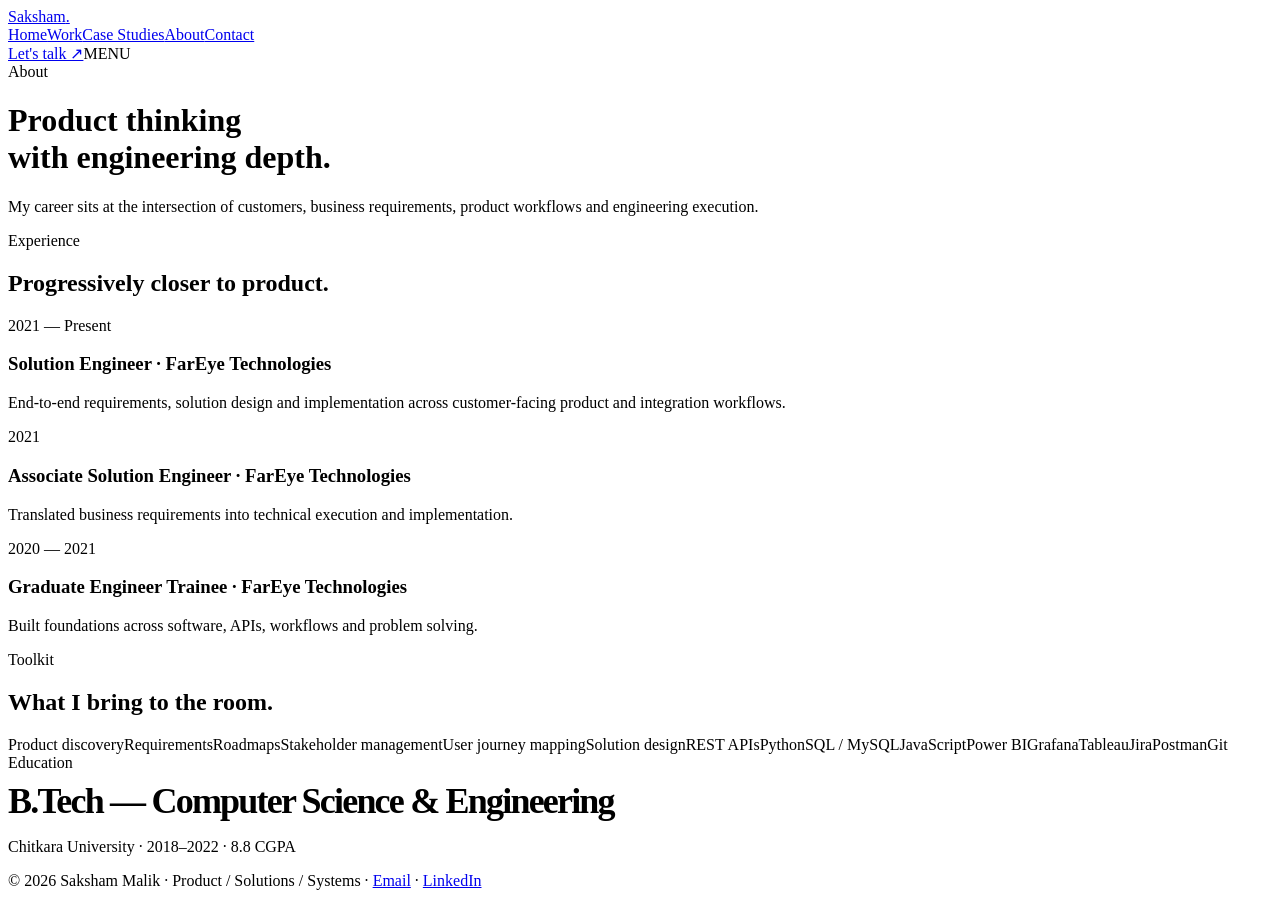
==== about.html @ ae278ec6 "Add files via upload" ====
<!doctype html><html lang="en"><head><meta charset="utf-8"><meta name="viewport" content="width=device-width,initial-scale=1"><meta name="description" content="Saksham Malik — Product / Solutions / Systems portfolio"><title>About · Saksham Malik</title><link rel="stylesheet" href="assets/styles.css"></head><body><div class="progress"></div><nav><div class="wrap nav"><a class="brand" href="index.html">Saksham<span>.</span></a><div class="navlinks"><a href="index.html">Home</a><a href="work.html">Work</a><a href="case-study-01.html">Case Studies</a><a href="about.html">About</a><a href="contact.html">Contact</a></div><a class="navcta" href="contact.html">Let's talk ↗</a><span class="mobile">MENU</span></div></nav>
<main>
<header class="wrap pagehero reveal"><div class="eyebrow">About</div><h1>Product thinking<br>with engineering depth.</h1><p class="lead">My career sits at the intersection of customers, business requirements, product workflows and engineering execution.</p></header>
<section><div class="wrap"><div class="sectionhead"><div><div class="eyebrow">Experience</div><h2>Progressively closer to product.</h2></div></div>
<div class="timeline reveal"><div class="year">2021 — Present</div><div class="role"><h3>Solution Engineer · FarEye Technologies</h3><p>End-to-end requirements, solution design and implementation across customer-facing product and integration workflows.</p></div><div class="year">2021</div><div class="role"><h3>Associate Solution Engineer · FarEye Technologies</h3><p>Translated business requirements into technical execution and implementation.</p></div><div class="year">2020 — 2021</div><div class="role"><h3>Graduate Engineer Trainee · FarEye Technologies</h3><p>Built foundations across software, APIs, workflows and problem solving.</p></div></div></div></section>
<section><div class="wrap"><div class="sectionhead"><div><div class="eyebrow">Toolkit</div><h2>What I bring to the room.</h2></div></div><div class="skills reveal"><span class="skill">Product discovery</span><span class="skill">Requirements</span><span class="skill">Roadmaps</span><span class="skill">Stakeholder management</span><span class="skill">User journey mapping</span><span class="skill">Solution design</span><span class="skill">REST APIs</span><span class="skill">Python</span><span class="skill">SQL / MySQL</span><span class="skill">JavaScript</span><span class="skill">Power BI</span><span class="skill">Grafana</span><span class="skill">Tableau</span><span class="skill">Jira</span><span class="skill">Postman</span><span class="skill">Git</span></div></div></section>
<section><div class="wrap"><div class="card reveal"><div class="eyebrow">Education</div><h2 style="font-size:36px;letter-spacing:-.05em;margin:8px 0">B.Tech — Computer Science & Engineering</h2><p class="muted">Chitkara University · 2018–2022 · 8.8 CGPA</p></div></div></section>
</main>
<footer><div class="wrap">© 2026 Saksham Malik · Product / Solutions / Systems · <a href="mailto:sakshammalik0069@gmail.com">Email</a> · <a href="https://www.linkedin.com/in/sakshammalik99/" target="_blank">LinkedIn</a></div></footer><script src="assets/app.js"></script></body></html>
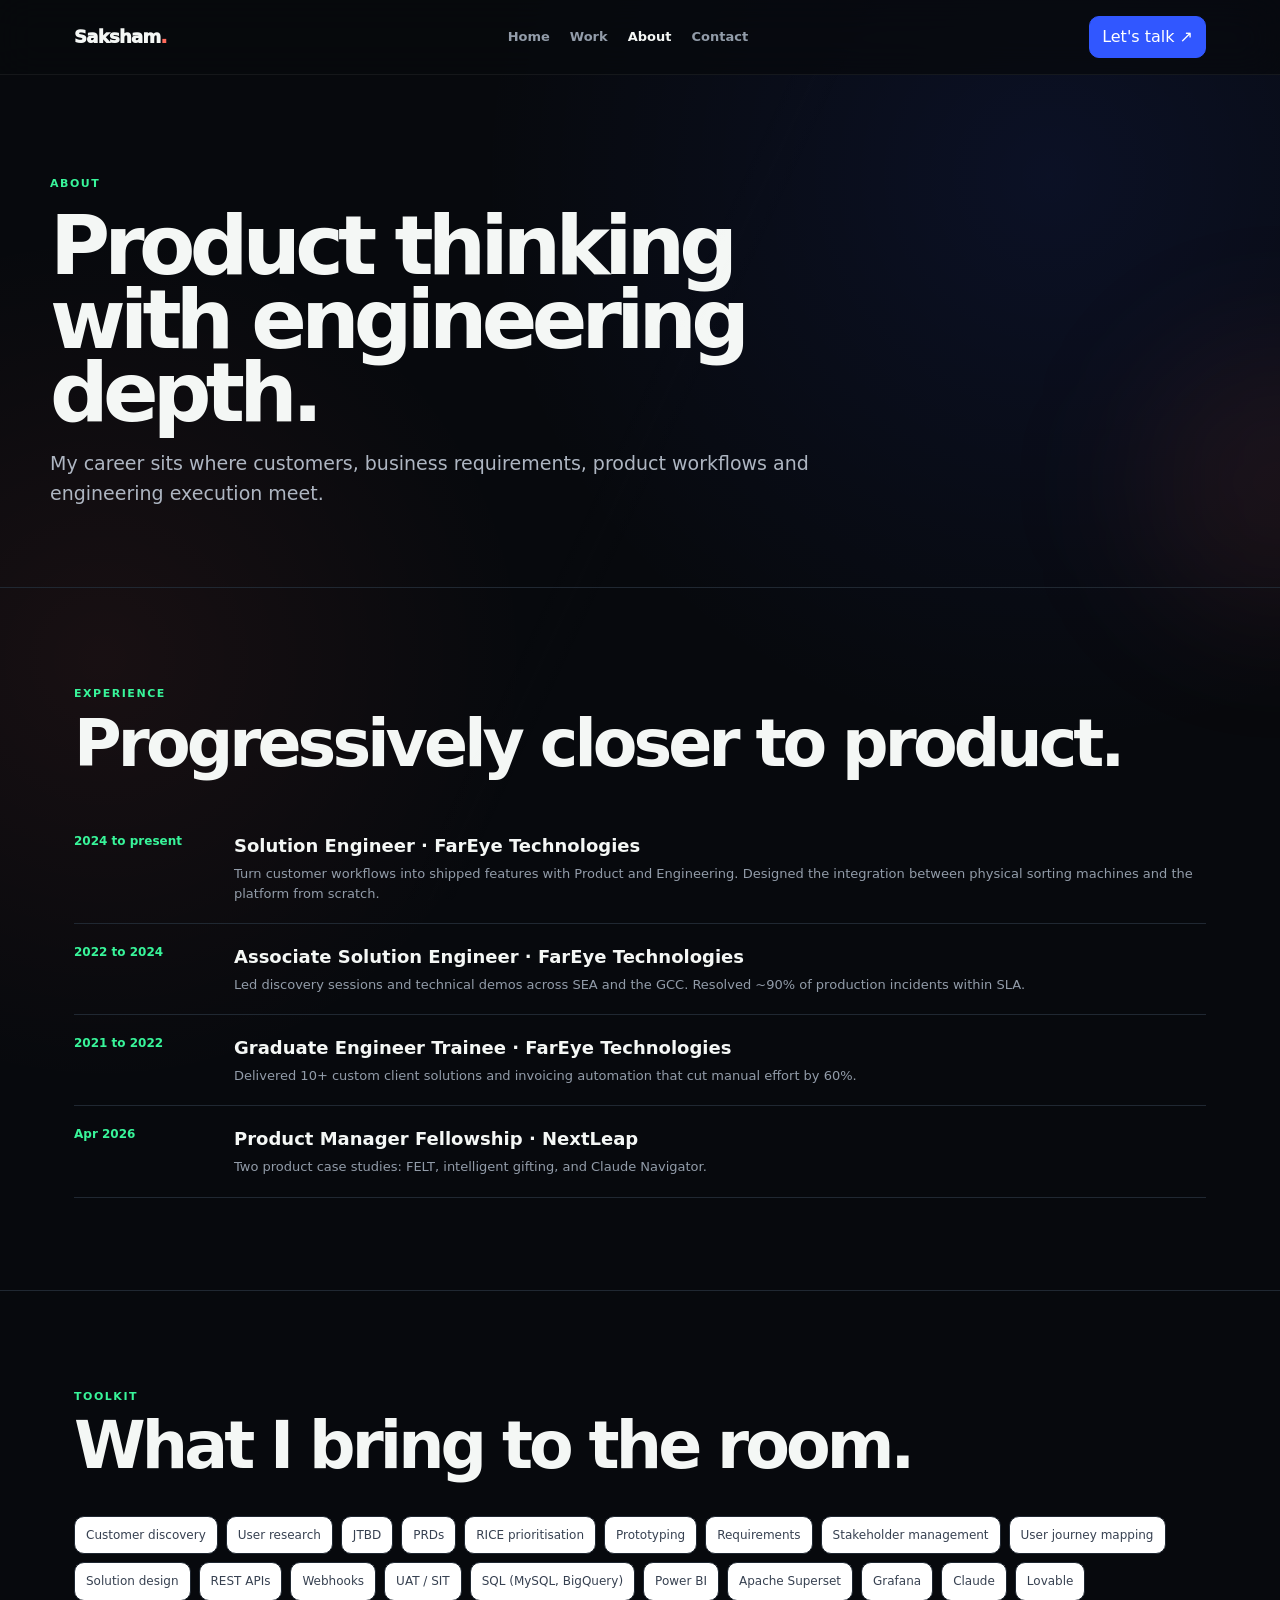
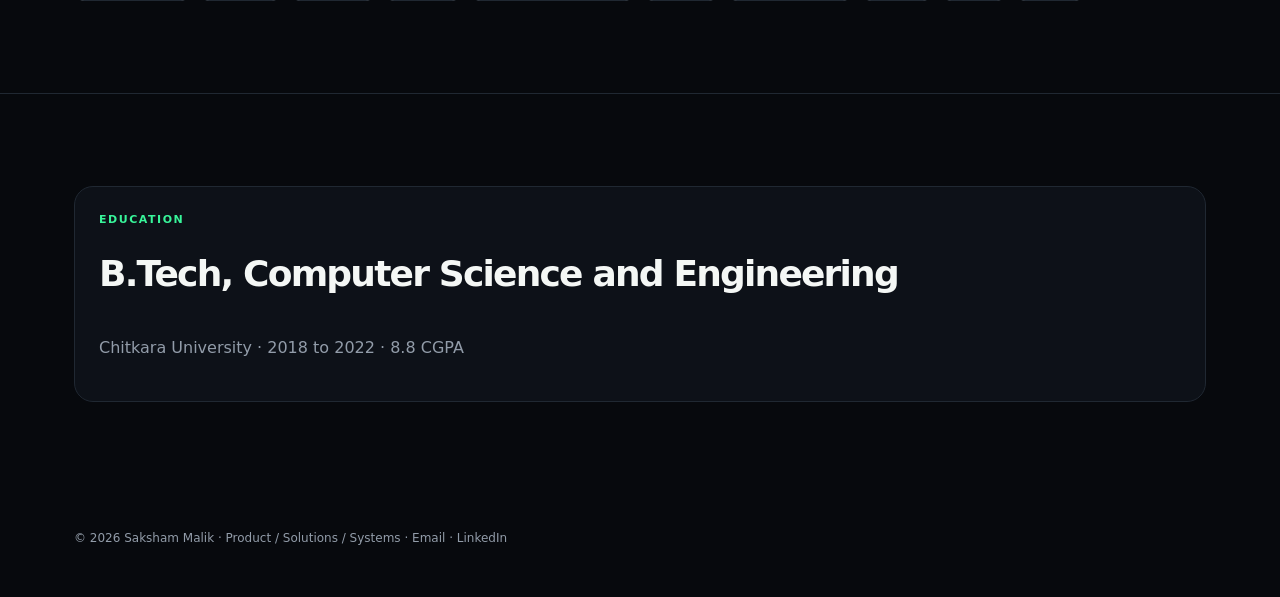
==== commit 5548a935: "Portfolio fixes: FarEye case study, corrected dates and email, missing images, mobile menu, contrast" ====
--- a/about.html
+++ b/about.html
@@ -1,9 +1,9 @@
-<!doctype html><html lang="en"><head><meta charset="utf-8"><meta name="viewport" content="width=device-width,initial-scale=1"><meta name="description" content="Saksham Malik — Product / Solutions / Systems portfolio"><title>About · Saksham Malik</title><link rel="stylesheet" href="assets/styles.css"></head><body><div class="progress"></div><nav><div class="wrap nav"><a class="brand" href="index.html">Saksham<span>.</span></a><div class="navlinks"><a href="index.html">Home</a><a href="work.html">Work</a><a href="case-study-01.html">Case Studies</a><a href="about.html">About</a><a href="contact.html">Contact</a></div><a class="navcta" href="contact.html">Let's talk ↗</a><span class="mobile">MENU</span></div></nav>
+<!doctype html><html lang="en"><head><meta charset="utf-8"><meta name="viewport" content="width=device-width,initial-scale=1"><meta name="description" content="About Saksham Malik, Solution Engineer at FarEye moving into Product Management"><title>About · Saksham Malik</title><link rel="stylesheet" href="assets/styles.css"></head><body><div class="progress"></div><nav><div class="wrap nav"><a class="brand" href="index.html">Saksham<span>.</span></a><div class="navlinks" id="navlinks"><a href="index.html">Home</a><a href="work.html">Work</a><a href="about.html">About</a><a href="contact.html">Contact</a></div><a class="navcta" href="contact.html">Let's talk ↗</a><button class="mobile" type="button" aria-expanded="false" aria-controls="navlinks">Menu</button></div></nav>
 <main>
-<header class="wrap pagehero reveal"><div class="eyebrow">About</div><h1>Product thinking<br>with engineering depth.</h1><p class="lead">My career sits at the intersection of customers, business requirements, product workflows and engineering execution.</p></header>
+<header class="wrap pagehero reveal"><div class="eyebrow">About</div><h1>Product thinking<br>with engineering depth.</h1><p class="lead">My career sits where customers, business requirements, product workflows and engineering execution meet.</p></header>
 <section><div class="wrap"><div class="sectionhead"><div><div class="eyebrow">Experience</div><h2>Progressively closer to product.</h2></div></div>
-<div class="timeline reveal"><div class="year">2021 — Present</div><div class="role"><h3>Solution Engineer · FarEye Technologies</h3><p>End-to-end requirements, solution design and implementation across customer-facing product and integration workflows.</p></div><div class="year">2021</div><div class="role"><h3>Associate Solution Engineer · FarEye Technologies</h3><p>Translated business requirements into technical execution and implementation.</p></div><div class="year">2020 — 2021</div><div class="role"><h3>Graduate Engineer Trainee · FarEye Technologies</h3><p>Built foundations across software, APIs, workflows and problem solving.</p></div></div></div></section>
-<section><div class="wrap"><div class="sectionhead"><div><div class="eyebrow">Toolkit</div><h2>What I bring to the room.</h2></div></div><div class="skills reveal"><span class="skill">Product discovery</span><span class="skill">Requirements</span><span class="skill">Roadmaps</span><span class="skill">Stakeholder management</span><span class="skill">User journey mapping</span><span class="skill">Solution design</span><span class="skill">REST APIs</span><span class="skill">Python</span><span class="skill">SQL / MySQL</span><span class="skill">JavaScript</span><span class="skill">Power BI</span><span class="skill">Grafana</span><span class="skill">Tableau</span><span class="skill">Jira</span><span class="skill">Postman</span><span class="skill">Git</span></div></div></section>
-<section><div class="wrap"><div class="card reveal"><div class="eyebrow">Education</div><h2 style="font-size:36px;letter-spacing:-.05em;margin:8px 0">B.Tech — Computer Science & Engineering</h2><p class="muted">Chitkara University · 2018–2022 · 8.8 CGPA</p></div></div></section>
+<div class="timeline reveal"><div class="year">2024 to present</div><div class="role"><h3>Solution Engineer · FarEye Technologies</h3><p>Turn customer workflows into shipped features with Product and Engineering. Designed the integration between physical sorting machines and the platform from scratch.</p></div><div class="year">2022 to 2024</div><div class="role"><h3>Associate Solution Engineer · FarEye Technologies</h3><p>Led discovery sessions and technical demos across SEA and the GCC. Resolved ~90% of production incidents within SLA.</p></div><div class="year">2021 to 2022</div><div class="role"><h3>Graduate Engineer Trainee · FarEye Technologies</h3><p>Delivered 10+ custom client solutions and invoicing automation that cut manual effort by 60%.</p></div><div class="year">Apr 2026</div><div class="role"><h3>Product Manager Fellowship · NextLeap</h3><p>Two product case studies: FELT, intelligent gifting, and Claude Navigator.</p></div></div></div></section>
+<section><div class="wrap"><div class="sectionhead"><div><div class="eyebrow">Toolkit</div><h2>What I bring to the room.</h2></div></div><div class="skills reveal"><span class="skill">Customer discovery</span><span class="skill">User research</span><span class="skill">JTBD</span><span class="skill">PRDs</span><span class="skill">RICE prioritisation</span><span class="skill">Prototyping</span><span class="skill">Requirements</span><span class="skill">Stakeholder management</span><span class="skill">User journey mapping</span><span class="skill">Solution design</span><span class="skill">REST APIs</span><span class="skill">Webhooks</span><span class="skill">UAT / SIT</span><span class="skill">SQL (MySQL, BigQuery)</span><span class="skill">Power BI</span><span class="skill">Apache Superset</span><span class="skill">Grafana</span><span class="skill">Claude</span><span class="skill">Lovable</span></div></div></section>
+<section><div class="wrap"><div class="card reveal"><div class="eyebrow">Education</div><h2 style="font-size:36px;letter-spacing:-.05em;margin:8px 0">B.Tech, Computer Science and Engineering</h2><p class="muted">Chitkara University · 2018 to 2022 · 8.8 CGPA</p></div></div></section>
 </main>
-<footer><div class="wrap">© 2026 Saksham Malik · Product / Solutions / Systems · <a href="mailto:sakshammalik0069@gmail.com">Email</a> · <a href="https://www.linkedin.com/in/sakshammalik99/" target="_blank">LinkedIn</a></div></footer><script src="assets/app.js"></script></body></html>+<footer><div class="wrap">© 2026 Saksham Malik · Product / Solutions / Systems · <a href="mailto:maliksaksham0509@gmail.com">Email</a> · <a href="https://www.linkedin.com/in/sakshammalik99/" target="_blank" rel="noopener">LinkedIn</a></div></footer><script src="assets/app.js"></script></body></html>
--- a/assets/styles.css
+++ b/assets/styles.css
@@ -0,0 +1,86 @@
+
+:root{
+  --bg:#07090d;--panel:#0d1118;--panel2:#111720;--text:#f4f7f5;--muted:#929ca9;
+  --line:#202832;--green:#38f59a;--green2:#9fffc9;--blue:#72a7ff;--max:1180px;
+  --shadow:0 24px 80px rgba(0,0,0,.35)
+}
+*{box-sizing:border-box}html{scroll-behavior:smooth}body{margin:0;background:radial-gradient(circle at 82% 8%,rgba(49,87,255,.10),transparent 25%),radial-gradient(circle at 8% 30%,rgba(255,107,92,.07),transparent 22%),var(--bg);color:var(--text);font-family:Inter,ui-sans-serif,system-ui,-apple-system,BlinkMacSystemFont,"Segoe UI",sans-serif;line-height:1.55}
+body:before{content:"";position:fixed;inset:0;pointer-events:none;background:linear-gradient(115deg,transparent 0 48%,rgba(255,255,255,.015) 50%,transparent 52%);opacity:.4}
+a{color:inherit;text-decoration:none}.wrap{max-width:var(--max);margin:auto;padding:0 24px}
+.progress{position:fixed;top:0;left:0;height:2px;background:var(--green);width:0;z-index:100}
+nav{position:sticky;top:0;z-index:50;border-bottom:1px solid rgba(255,255,255,.06);background:rgba(7,9,13,.78);backdrop-filter:blur(18px)}
+.nav{height:70px;display:flex;align-items:center;justify-content:space-between}.brand{font-weight:950;letter-spacing:-.04em}.brand span{color:var(--green)}
+.navlinks{display:flex;gap:20px;color:var(--muted);font-size:13px;font-weight:700}.navlinks a:hover,.navlinks a.active{color:var(--text)}
+.navcta{border:1px solid rgba(49,87,255,.25);background:rgba(49,87,255,.08);color:var(--green);padding:8px 12px;border-radius:10px}
+.mobile{display:none;color:var(--green);font-weight:900}
+.hero{min-height:calc(100vh - 70px);display:grid;grid-template-columns:1.15fr .85fr;align-items:center;gap:70px;padding:80px 0 100px}
+.eyebrow{display:inline-flex;gap:8px;align-items:center;color:var(--green);font-size:11px;font-weight:900;text-transform:uppercase;letter-spacing:.14em}.dot{width:7px;height:7px;border-radius:50%;background:var(--green);box-shadow:0 0 18px var(--green)}
+h1{font-size:clamp(54px,7.8vw,100px);line-height:.9;letter-spacing:-.07em;margin:20px 0 26px;max-width:850px}
+.lead{font-size:19px;color:#4E5868;max-width:720px}.micro{color:var(--muted);font-size:12px}.actions{display:flex;flex-wrap:wrap;gap:9px;margin-top:28px}
+.btn{display:inline-flex;align-items:center;justify-content:center;gap:8px;padding:11px 15px;border:1px solid var(--line);border-radius:11px;font-size:13px;font-weight:900;background:var(--panel)}.btn.primary{background:var(--navy);color:#fff;border-color:var(--navy)}.btn:hover{transform:translateY(-2px);transition:.2s}
+.hero-panel{position:relative}.portrait{border:1px solid var(--line);border-radius:26px;background:linear-gradient(145deg,#EEF1FF,#F7F5F0);padding:20px;box-shadow:var(--shadow);overflow:hidden}
+.portrait:after{content:"";position:absolute;width:240px;height:240px;border-radius:50%;background:rgba(49,87,255,.12);filter:blur(45px);right:0;top:20px}
+.profilebox{height:250px;border-radius:18px;background:linear-gradient(145deg,#1a222b,#0a0d12);display:flex;align-items:flex-end;padding:18px;position:relative;overflow:hidden}
+.profilebox .initials{font-size:90px;font-weight:950;letter-spacing:-.1em;color:#B8C2FF}.profilebox .label{position:absolute;right:15px;top:15px;color:var(--green);font-size:11px;font-weight:900}
+.canvas{margin-top:12px;display:grid;gap:7px}.canvasrow{border:1px solid var(--line);background:#FBFBF9;border-radius:10px;padding:10px 12px;font-size:11px;display:flex;justify-content:space-between;color:var(--muted)}.canvasrow b{color:var(--text)}.canvasrow.active{border-color:rgba(49,87,255,.40);box-shadow:inset 3px 0 var(--green)}
+section{padding:92px 0;border-top:1px solid var(--line)}.sectionhead{display:flex;justify-content:space-between;align-items:end;gap:30px;margin-bottom:30px}.sectionhead h2{font-size:clamp(38px,5.5vw,65px);line-height:.96;letter-spacing:-.06em;margin:8px 0}.sectionhead p{max-width:460px;color:var(--muted)}
+.stats{display:grid;grid-template-columns:repeat(4,1fr);gap:10px}.stat{background:var(--panel);border:1px solid var(--line);border-radius:16px;padding:18px}.stat strong{font-size:25px;display:block}.stat span{font-size:11px;color:var(--muted)}
+.grid{display:grid;grid-template-columns:repeat(2,1fr);gap:14px}.project{border:1px solid var(--line);border-radius:19px;background:var(--panel);padding:20px;min-height:260px;display:flex;flex-direction:column;justify-content:space-between;transition:.25s}.project:hover{border-color:#C8CEDB;transform:translateY(-3px);box-shadow:var(--shadow)}.project.featured{grid-column:1/-1;display:grid;grid-template-columns:1.2fr .8fr;gap:20px;min-height:330px}
+.project .tag{color:var(--green);font-size:10px;font-weight:900;text-transform:uppercase;letter-spacing:.12em}.project h3{font-size:28px;line-height:1.05;margin:9px 0}.project p{color:var(--muted);font-size:13px}.chips{display:flex;flex-wrap:wrap;gap:6px}.chip{font-size:10px;color:var(--muted);border:1px solid var(--line);padding:5px 8px;border-radius:999px}
+.visual{min-height:190px;border:1px solid #D9DDE7;border-radius:14px;background:radial-gradient(circle at 25% 25%,rgba(49,87,255,.13),transparent 34%),radial-gradient(circle at 80% 70%,rgba(255,107,92,.10),transparent 30%),#F0F2F8;display:flex;align-items:center;justify-content:center;padding:20px}.diagram{width:90%;display:grid;gap:8px}.node{border:1px solid #D7DCE8;background:#FFFFFF;border-radius:9px;padding:10px;font-size:10px;color:#536071}.node.green{border-color:rgba(56,245,154,.4);color:var(--green)}.arrow{text-align:center;color:#5e6874}
+.process{display:grid;grid-template-columns:repeat(6,1fr);gap:8px}.step{border:1px solid var(--line);background:var(--panel);border-radius:14px;padding:16px;min-height:150px}.step b{color:var(--green);font-size:11px}.step h3{font-size:17px;margin:7px 0}.step p{font-size:11px;color:var(--muted);margin:0}
+.timeline{display:grid;grid-template-columns:160px 1fr}.timeline>div{padding:19px 0;border-bottom:1px solid var(--line)}.year{color:var(--green);font-weight:900;font-size:12px}.role h3{margin:0 0 4px;font-size:18px}.role p{margin:0;color:var(--muted);font-size:13px}
+.skills{display:flex;flex-wrap:wrap;gap:8px}.skill{background:var(--panel);border:1px solid var(--line);padding:9px 11px;border-radius:10px;font-size:12px}
+.cta{border:1px solid rgba(56,245,154,.22);border-radius:22px;background:radial-gradient(circle at 75% 0,rgba(49,87,255,.12),transparent 40%),var(--panel);padding:42px;display:flex;justify-content:space-between;gap:25px;align-items:center}.cta h2{font-size:44px;line-height:.95;letter-spacing:-.06em;margin:0 0 10px}.cta p{color:var(--muted);margin:0}
+.pagehero{padding:95px 0 60px}.pagehero h1{font-size:clamp(48px,7vw,82px);margin:14px 0}.pagehero .lead{max-width:780px}
+.casehero{display:grid;grid-template-columns:1.2fr .8fr;gap:35px;align-items:end}.casehero .meta{display:flex;flex-wrap:wrap;gap:7px;margin-top:20px}.meta span{border:1px solid var(--line);padding:7px 9px;border-radius:999px;font-size:11px;color:var(--muted)}
+.casebody{display:grid;grid-template-columns:210px 1fr;gap:50px}.toc{position:sticky;top:100px;height:max-content}.toc a{display:block;padding:8px 0;color:var(--muted);font-size:12px}.toc a:hover{color:var(--green)}.casecontent{max-width:760px}.casecontent h2{font-size:38px;letter-spacing:-.05em;margin:0 0 10px}.casecontent h3{font-size:22px}.casecontent p,.casecontent li{color:#566172}.callout{border-left:2px solid var(--green);padding:15px 18px;background:rgba(49,87,255,.045);margin:22px 0}.canvasgrid{display:grid;grid-template-columns:repeat(2,1fr);gap:10px}.canvascard{border:1px solid var(--line);background:var(--panel);border-radius:14px;padding:16px}.canvascard b{color:var(--green);font-size:10px;text-transform:uppercase}.canvascard h4{margin:6px 0}.canvascard p{font-size:12px;margin:0}.next{display:grid;grid-template-columns:1fr 1fr;gap:10px}.next a{border:1px solid var(--line);border-radius:15px;background:var(--panel);padding:18px}.next small{color:var(--green)}.next b{display:block;margin-top:5px}
+footer{padding:35px 0 50px;color:var(--muted);font-size:12px}
+.reveal{opacity:0;transform:translateY(15px);transition:.65s}.reveal.show{opacity:1;transform:none}
+@media(max-width:850px){.hero,.casehero,.casebody{grid-template-columns:1fr}.hero{padding-top:65px}.stats{grid-template-columns:1fr 1fr}.process{grid-template-columns:repeat(3,1fr)}.project.featured{grid-column:auto;display:block}.project.featured .visual{margin-top:18px}.toc{position:static}.navlinks{display:none}.mobile{display:block}.grid{grid-template-columns:1fr}.timeline{grid-template-columns:105px 1fr}}
+@media(max-width:520px){.wrap{padding:0 17px}.stats,.process,.canvasgrid,.next{grid-template-columns:1fr 1fr}.process{grid-template-columns:1fr 1fr}.sectionhead{display:block}.sectionhead p{margin-top:15px}.cta{padding:28px;display:block}.cta h2{font-size:35px}.navcta{display:none}}
+
+/* Refined editorial theme */
+body:after{content:"";position:fixed;right:-140px;top:38%;width:280px;height:280px;border-radius:50%;background:rgba(255,107,92,.08);filter:blur(70px);pointer-events:none;z-index:-1}
+.nav{height:74px}.brand{font-size:18px}.brand span{color:var(--coral)}
+.eyebrow{color:var(--green)}
+.dot{background:var(--green);box-shadow:0 0 14px rgba(49,87,255,.45)}
+.navcta{background:var(--navy);color:#fff;border-color:var(--navy)}
+.btn.primary{background:var(--navy);color:#fff;border-color:var(--navy)}
+.project:hover{border-color:#C7CDD9;box-shadow:0 18px 55px rgba(17,24,39,.08)}
+.project .tag,.step b,.year,.toc a:hover{color:var(--green)}
+.pill,.chip,.skill{background:#fff}
+.callout{border-left-color:var(--green);background:#F1F3FF}
+.profilebox .label{color:var(--green)}
+.node.green{border-color:rgba(49,87,255,.35);color:#3157FF}
+.cta{border-color:rgba(49,87,255,.18)}
+
+/* Professional portrait */
+.profilebox{height:420px;padding:0;overflow:hidden;background:#eef1f8;position:relative}
+.profilebox img{width:100%;height:100%;object-fit:cover;object-position:center 22%;display:block}
+.profilebox:after{content:"";position:absolute;inset:auto 0 0 0;height:35%;background:linear-gradient(transparent,rgba(11,23,54,.45));pointer-events:none}
+.profilebox .label{z-index:2;background:rgba(255,255,255,.9);padding:7px 10px;border-radius:999px}
+.hero-panel .portrait{padding:14px}
+.profile-caption{display:flex;justify-content:space-between;align-items:center;gap:12px;padding:14px 4px 2px}
+.profile-caption strong{font-size:15px}.profile-caption span{font-size:11px;color:var(--muted)}
+@media(max-width:850px){.profilebox{height:390px}}
+@media(max-width:520px){.profilebox{height:350px}}
+
+/* Fixes: undefined colours, contrast on the dark background, working mobile menu */
+:root{--navy:#3157FF;--coral:#FF6B5C}
+.lead{color:#AEB6C2}
+.casecontent p,.casecontent li{color:#B4BCC8}
+.callout{background:rgba(49,87,255,.12);color:var(--text)}
+.pill,.chip,.skill{color:#374151}
+.profile-caption strong{color:#111827}.profile-caption span{color:#4B5563}
+.canvasrow b{color:#111827}
+.casehero .actions{margin-top:22px}
+.card{background:var(--panel);border:1px solid var(--line);border-radius:19px;padding:24px;display:flex;flex-direction:column;align-items:flex-start;gap:10px}.muted{color:var(--muted)}
+.contactgrid{grid-template-columns:repeat(3,1fr)}
+button.mobile{background:none;border:1px solid var(--line);border-radius:10px;padding:8px 12px;font:inherit;font-size:13px;cursor:pointer}
+@media(max-width:850px){
+  .nav{position:relative}
+  nav.open .navlinks{display:flex;flex-direction:column;gap:0;position:absolute;top:100%;left:0;right:0;background:rgba(7,9,13,.97);border-bottom:1px solid var(--line);padding:8px 24px 16px}
+  nav.open .navlinks a{padding:12px 0;font-size:15px;border-bottom:1px solid var(--line)}
+  .contactgrid{grid-template-columns:1fr}
+}
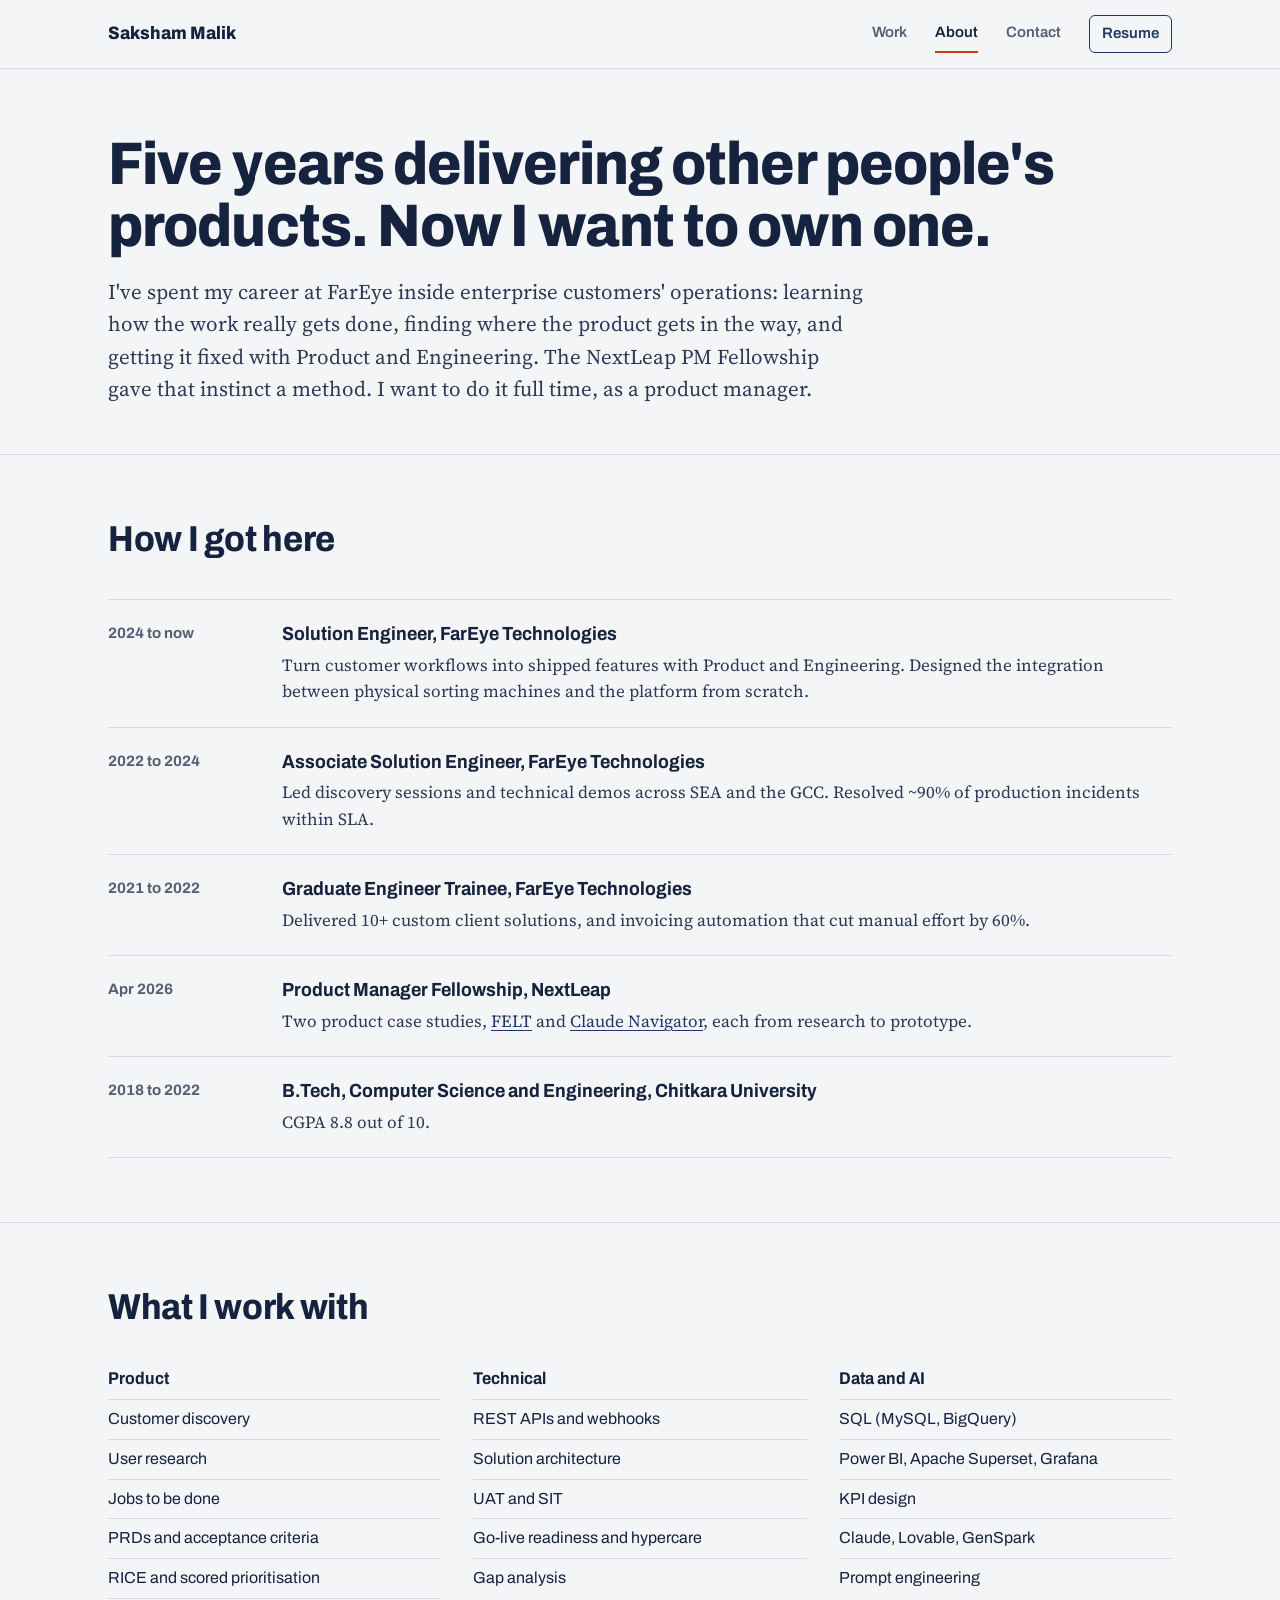
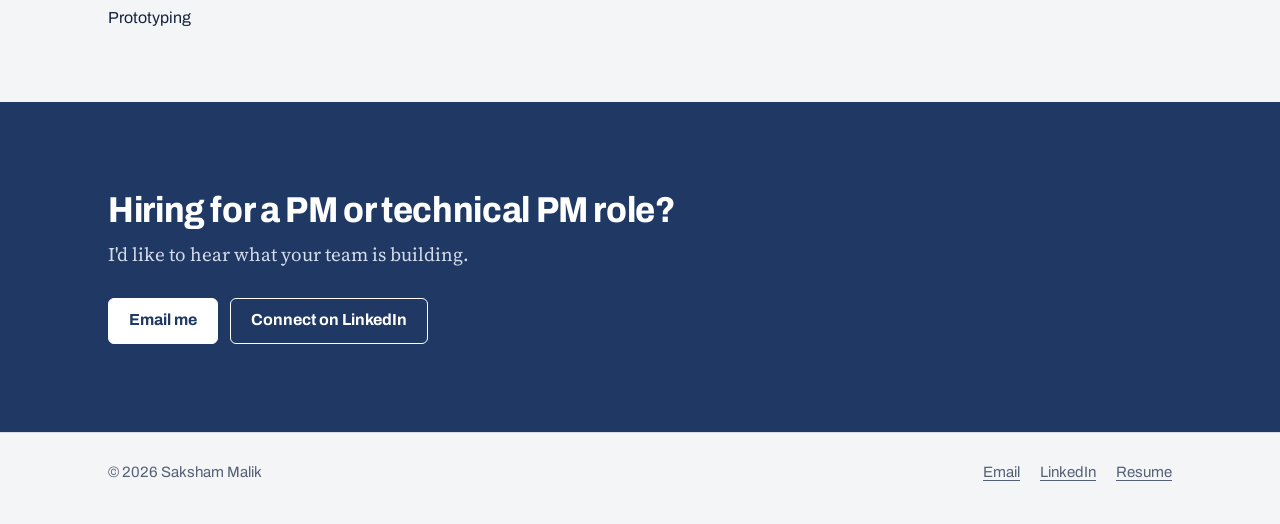
==== commit c5306c41: "Redesign portfolio around PM readiness New visual system with self-hosted Archivo and Source Serif 4" ====
--- a/about.html
+++ b/about.html
@@ -1,9 +1,55 @@
-<!doctype html><html lang="en"><head><meta charset="utf-8"><meta name="viewport" content="width=device-width,initial-scale=1"><meta name="description" content="About Saksham Malik, Solution Engineer at FarEye moving into Product Management"><title>About · Saksham Malik</title><link rel="stylesheet" href="assets/styles.css"></head><body><div class="progress"></div><nav><div class="wrap nav"><a class="brand" href="index.html">Saksham<span>.</span></a><div class="navlinks" id="navlinks"><a href="index.html">Home</a><a href="work.html">Work</a><a href="about.html">About</a><a href="contact.html">Contact</a></div><a class="navcta" href="contact.html">Let's talk ↗</a><button class="mobile" type="button" aria-expanded="false" aria-controls="navlinks">Menu</button></div></nav>
-<main>
-<header class="wrap pagehero reveal"><div class="eyebrow">About</div><h1>Product thinking<br>with engineering depth.</h1><p class="lead">My career sits where customers, business requirements, product workflows and engineering execution meet.</p></header>
-<section><div class="wrap"><div class="sectionhead"><div><div class="eyebrow">Experience</div><h2>Progressively closer to product.</h2></div></div>
-<div class="timeline reveal"><div class="year">2024 to present</div><div class="role"><h3>Solution Engineer · FarEye Technologies</h3><p>Turn customer workflows into shipped features with Product and Engineering. Designed the integration between physical sorting machines and the platform from scratch.</p></div><div class="year">2022 to 2024</div><div class="role"><h3>Associate Solution Engineer · FarEye Technologies</h3><p>Led discovery sessions and technical demos across SEA and the GCC. Resolved ~90% of production incidents within SLA.</p></div><div class="year">2021 to 2022</div><div class="role"><h3>Graduate Engineer Trainee · FarEye Technologies</h3><p>Delivered 10+ custom client solutions and invoicing automation that cut manual effort by 60%.</p></div><div class="year">Apr 2026</div><div class="role"><h3>Product Manager Fellowship · NextLeap</h3><p>Two product case studies: FELT, intelligent gifting, and Claude Navigator.</p></div></div></div></section>
-<section><div class="wrap"><div class="sectionhead"><div><div class="eyebrow">Toolkit</div><h2>What I bring to the room.</h2></div></div><div class="skills reveal"><span class="skill">Customer discovery</span><span class="skill">User research</span><span class="skill">JTBD</span><span class="skill">PRDs</span><span class="skill">RICE prioritisation</span><span class="skill">Prototyping</span><span class="skill">Requirements</span><span class="skill">Stakeholder management</span><span class="skill">User journey mapping</span><span class="skill">Solution design</span><span class="skill">REST APIs</span><span class="skill">Webhooks</span><span class="skill">UAT / SIT</span><span class="skill">SQL (MySQL, BigQuery)</span><span class="skill">Power BI</span><span class="skill">Apache Superset</span><span class="skill">Grafana</span><span class="skill">Claude</span><span class="skill">Lovable</span></div></div></section>
-<section><div class="wrap"><div class="card reveal"><div class="eyebrow">Education</div><h2 style="font-size:36px;letter-spacing:-.05em;margin:8px 0">B.Tech, Computer Science and Engineering</h2><p class="muted">Chitkara University · 2018 to 2022 · 8.8 CGPA</p></div></div></section>
+<!doctype html>
+<html lang="en">
+<head>
+<meta charset="utf-8">
+<meta name="viewport" content="width=device-width,initial-scale=1">
+<title>About · Saksham Malik</title>
+<meta name="description" content="About Saksham Malik: five years at FarEye Technologies in enterprise logistics SaaS, NextLeap PM Fellowship, moving into product management.">
+<link rel="preload" href="assets/fonts/archivo-variable.woff2" as="font" type="font/woff2" crossorigin>
+<link rel="stylesheet" href="assets/styles.css">
+</head>
+<body>
+<a class="skip" href="#main">Skip to content</a>
+<header class="site-head"><div class="wrap">
+  <a class="brand" href="index.html">Saksham Malik</a>
+  <nav class="navlinks" id="navlinks" aria-label="Main"><a href="work.html">Work</a><a href="about.html">About</a><a href="contact.html">Contact</a><a class="resume-link" href="assets/Saksham_Malik_Resume.pdf">Resume</a></nav>
+  <button class="menu-btn" type="button" aria-expanded="false" aria-controls="navlinks">Menu</button>
+</div></header>
+
+<main id="main">
+<header class="page-head"><div class="wrap">
+  <h1>Five years delivering other people's products. Now I want to own one.</h1>
+  <p class="lead">I've spent my career at FarEye inside enterprise customers' operations: learning how the work really gets done, finding where the product gets in the way, and getting it fixed with Product and Engineering. The NextLeap PM Fellowship gave that instinct a method. I want to do it full time, as a product manager.</p>
+</div></header>
+
+<section class="band tight"><div class="wrap">
+  <div class="section-head"><h2>How I got here</h2></div>
+  <ol class="timeline">
+    <li><span class="when">2024 to now</span><div><h3>Solution Engineer, FarEye Technologies</h3><p>Turn customer workflows into shipped features with Product and Engineering. Designed the integration between physical sorting machines and the platform from scratch.</p></div></li>
+    <li><span class="when">2022 to 2024</span><div><h3>Associate Solution Engineer, FarEye Technologies</h3><p>Led discovery sessions and technical demos across SEA and the GCC. Resolved ~90% of production incidents within SLA.</p></div></li>
+    <li><span class="when">2021 to 2022</span><div><h3>Graduate Engineer Trainee, FarEye Technologies</h3><p>Delivered 10+ custom client solutions, and invoicing automation that cut manual effort by 60%.</p></div></li>
+    <li><span class="when">Apr 2026</span><div><h3>Product Manager Fellowship, NextLeap</h3><p>Two product case studies, <a href="case-study-01.html">FELT</a> and <a href="case-study-02.html">Claude Navigator</a>, each from research to prototype.</p></div></li>
+    <li><span class="when">2018 to 2022</span><div><h3>B.Tech, Computer Science and Engineering, Chitkara University</h3><p>CGPA 8.8 out of 10.</p></div></li>
+  </ol>
+</div></section>
+
+<section class="band tight"><div class="wrap">
+  <div class="section-head"><h2>What I work with</h2></div>
+  <div class="toolkit">
+    <div><h3>Product</h3><ul><li>Customer discovery</li><li>User research</li><li>Jobs to be done</li><li>PRDs and acceptance criteria</li><li>RICE and scored prioritisation</li><li>Prototyping</li></ul></div>
+    <div><h3>Technical</h3><ul><li>REST APIs and webhooks</li><li>Solution architecture</li><li>UAT and SIT</li><li>Go-live readiness and hypercare</li><li>Gap analysis</li></ul></div>
+    <div><h3>Data and AI</h3><ul><li>SQL (MySQL, BigQuery)</li><li>Power BI, Apache Superset, Grafana</li><li>KPI design</li><li>Claude, Lovable, GenSpark</li><li>Prompt engineering</li></ul></div>
+  </div>
+</div></section>
+
+<section class="band contact-band"><div class="wrap">
+  <h2>Hiring for a PM or technical PM role?</h2>
+  <p>I'd like to hear what your team is building.</p>
+  <div class="actions"><a class="btn primary" href="mailto:maliksaksham0509@gmail.com">Email me</a><a class="btn" href="https://www.linkedin.com/in/sakshammalik99/" rel="noopener">Connect on LinkedIn</a></div>
+</div></section>
 </main>
-<footer><div class="wrap">© 2026 Saksham Malik · Product / Solutions / Systems · <a href="mailto:maliksaksham0509@gmail.com">Email</a> · <a href="https://www.linkedin.com/in/sakshammalik99/" target="_blank" rel="noopener">LinkedIn</a></div></footer><script src="assets/app.js"></script></body></html>
+
+<footer class="site-foot"><div class="wrap"><span>© 2026 Saksham Malik</span><nav aria-label="Footer"><a href="mailto:maliksaksham0509@gmail.com">Email</a><a href="https://www.linkedin.com/in/sakshammalik99/" rel="noopener">LinkedIn</a><a href="assets/Saksham_Malik_Resume.pdf">Resume</a></nav></div></footer>
+<script src="assets/app.js"></script>
+</body>
+</html>
--- a/assets/styles.css
+++ b/assets/styles.css
@@ -1,86 +1,277 @@
+/* Saksham Malik portfolio
+   Paper and navy ink, with one hi-vis signal colour borrowed from logistics.
+   Archivo for headings and interface text, Source Serif 4 for reading text.
+   Both fonts are self-hosted under the SIL Open Font License (see assets/fonts). */
+
+@font-face{font-family:"Archivo";src:url("fonts/archivo-variable.woff2") format("woff2");font-weight:100 900;font-stretch:62% 125%;font-style:normal;font-display:swap}
+@font-face{font-family:"Source Serif 4";src:url("fonts/source-serif-4-variable.woff2") format("woff2");font-weight:200 900;font-style:normal;font-display:swap}
 
 :root{
-  --bg:#07090d;--panel:#0d1118;--panel2:#111720;--text:#f4f7f5;--muted:#929ca9;
-  --line:#202832;--green:#38f59a;--green2:#9fffc9;--blue:#72a7ff;--max:1180px;
-  --shadow:0 24px 80px rgba(0,0,0,.35)
-}
-*{box-sizing:border-box}html{scroll-behavior:smooth}body{margin:0;background:radial-gradient(circle at 82% 8%,rgba(49,87,255,.10),transparent 25%),radial-gradient(circle at 8% 30%,rgba(255,107,92,.07),transparent 22%),var(--bg);color:var(--text);font-family:Inter,ui-sans-serif,system-ui,-apple-system,BlinkMacSystemFont,"Segoe UI",sans-serif;line-height:1.55}
-body:before{content:"";position:fixed;inset:0;pointer-events:none;background:linear-gradient(115deg,transparent 0 48%,rgba(255,255,255,.015) 50%,transparent 52%);opacity:.4}
-a{color:inherit;text-decoration:none}.wrap{max-width:var(--max);margin:auto;padding:0 24px}
-.progress{position:fixed;top:0;left:0;height:2px;background:var(--green);width:0;z-index:100}
-nav{position:sticky;top:0;z-index:50;border-bottom:1px solid rgba(255,255,255,.06);background:rgba(7,9,13,.78);backdrop-filter:blur(18px)}
-.nav{height:70px;display:flex;align-items:center;justify-content:space-between}.brand{font-weight:950;letter-spacing:-.04em}.brand span{color:var(--green)}
-.navlinks{display:flex;gap:20px;color:var(--muted);font-size:13px;font-weight:700}.navlinks a:hover,.navlinks a.active{color:var(--text)}
-.navcta{border:1px solid rgba(49,87,255,.25);background:rgba(49,87,255,.08);color:var(--green);padding:8px 12px;border-radius:10px}
-.mobile{display:none;color:var(--green);font-weight:900}
-.hero{min-height:calc(100vh - 70px);display:grid;grid-template-columns:1.15fr .85fr;align-items:center;gap:70px;padding:80px 0 100px}
-.eyebrow{display:inline-flex;gap:8px;align-items:center;color:var(--green);font-size:11px;font-weight:900;text-transform:uppercase;letter-spacing:.14em}.dot{width:7px;height:7px;border-radius:50%;background:var(--green);box-shadow:0 0 18px var(--green)}
-h1{font-size:clamp(54px,7.8vw,100px);line-height:.9;letter-spacing:-.07em;margin:20px 0 26px;max-width:850px}
-.lead{font-size:19px;color:#4E5868;max-width:720px}.micro{color:var(--muted);font-size:12px}.actions{display:flex;flex-wrap:wrap;gap:9px;margin-top:28px}
-.btn{display:inline-flex;align-items:center;justify-content:center;gap:8px;padding:11px 15px;border:1px solid var(--line);border-radius:11px;font-size:13px;font-weight:900;background:var(--panel)}.btn.primary{background:var(--navy);color:#fff;border-color:var(--navy)}.btn:hover{transform:translateY(-2px);transition:.2s}
-.hero-panel{position:relative}.portrait{border:1px solid var(--line);border-radius:26px;background:linear-gradient(145deg,#EEF1FF,#F7F5F0);padding:20px;box-shadow:var(--shadow);overflow:hidden}
-.portrait:after{content:"";position:absolute;width:240px;height:240px;border-radius:50%;background:rgba(49,87,255,.12);filter:blur(45px);right:0;top:20px}
-.profilebox{height:250px;border-radius:18px;background:linear-gradient(145deg,#1a222b,#0a0d12);display:flex;align-items:flex-end;padding:18px;position:relative;overflow:hidden}
-.profilebox .initials{font-size:90px;font-weight:950;letter-spacing:-.1em;color:#B8C2FF}.profilebox .label{position:absolute;right:15px;top:15px;color:var(--green);font-size:11px;font-weight:900}
-.canvas{margin-top:12px;display:grid;gap:7px}.canvasrow{border:1px solid var(--line);background:#FBFBF9;border-radius:10px;padding:10px 12px;font-size:11px;display:flex;justify-content:space-between;color:var(--muted)}.canvasrow b{color:var(--text)}.canvasrow.active{border-color:rgba(49,87,255,.40);box-shadow:inset 3px 0 var(--green)}
-section{padding:92px 0;border-top:1px solid var(--line)}.sectionhead{display:flex;justify-content:space-between;align-items:end;gap:30px;margin-bottom:30px}.sectionhead h2{font-size:clamp(38px,5.5vw,65px);line-height:.96;letter-spacing:-.06em;margin:8px 0}.sectionhead p{max-width:460px;color:var(--muted)}
-.stats{display:grid;grid-template-columns:repeat(4,1fr);gap:10px}.stat{background:var(--panel);border:1px solid var(--line);border-radius:16px;padding:18px}.stat strong{font-size:25px;display:block}.stat span{font-size:11px;color:var(--muted)}
-.grid{display:grid;grid-template-columns:repeat(2,1fr);gap:14px}.project{border:1px solid var(--line);border-radius:19px;background:var(--panel);padding:20px;min-height:260px;display:flex;flex-direction:column;justify-content:space-between;transition:.25s}.project:hover{border-color:#C8CEDB;transform:translateY(-3px);box-shadow:var(--shadow)}.project.featured{grid-column:1/-1;display:grid;grid-template-columns:1.2fr .8fr;gap:20px;min-height:330px}
-.project .tag{color:var(--green);font-size:10px;font-weight:900;text-transform:uppercase;letter-spacing:.12em}.project h3{font-size:28px;line-height:1.05;margin:9px 0}.project p{color:var(--muted);font-size:13px}.chips{display:flex;flex-wrap:wrap;gap:6px}.chip{font-size:10px;color:var(--muted);border:1px solid var(--line);padding:5px 8px;border-radius:999px}
-.visual{min-height:190px;border:1px solid #D9DDE7;border-radius:14px;background:radial-gradient(circle at 25% 25%,rgba(49,87,255,.13),transparent 34%),radial-gradient(circle at 80% 70%,rgba(255,107,92,.10),transparent 30%),#F0F2F8;display:flex;align-items:center;justify-content:center;padding:20px}.diagram{width:90%;display:grid;gap:8px}.node{border:1px solid #D7DCE8;background:#FFFFFF;border-radius:9px;padding:10px;font-size:10px;color:#536071}.node.green{border-color:rgba(56,245,154,.4);color:var(--green)}.arrow{text-align:center;color:#5e6874}
-.process{display:grid;grid-template-columns:repeat(6,1fr);gap:8px}.step{border:1px solid var(--line);background:var(--panel);border-radius:14px;padding:16px;min-height:150px}.step b{color:var(--green);font-size:11px}.step h3{font-size:17px;margin:7px 0}.step p{font-size:11px;color:var(--muted);margin:0}
-.timeline{display:grid;grid-template-columns:160px 1fr}.timeline>div{padding:19px 0;border-bottom:1px solid var(--line)}.year{color:var(--green);font-weight:900;font-size:12px}.role h3{margin:0 0 4px;font-size:18px}.role p{margin:0;color:var(--muted);font-size:13px}
-.skills{display:flex;flex-wrap:wrap;gap:8px}.skill{background:var(--panel);border:1px solid var(--line);padding:9px 11px;border-radius:10px;font-size:12px}
-.cta{border:1px solid rgba(56,245,154,.22);border-radius:22px;background:radial-gradient(circle at 75% 0,rgba(49,87,255,.12),transparent 40%),var(--panel);padding:42px;display:flex;justify-content:space-between;gap:25px;align-items:center}.cta h2{font-size:44px;line-height:.95;letter-spacing:-.06em;margin:0 0 10px}.cta p{color:var(--muted);margin:0}
-.pagehero{padding:95px 0 60px}.pagehero h1{font-size:clamp(48px,7vw,82px);margin:14px 0}.pagehero .lead{max-width:780px}
-.casehero{display:grid;grid-template-columns:1.2fr .8fr;gap:35px;align-items:end}.casehero .meta{display:flex;flex-wrap:wrap;gap:7px;margin-top:20px}.meta span{border:1px solid var(--line);padding:7px 9px;border-radius:999px;font-size:11px;color:var(--muted)}
-.casebody{display:grid;grid-template-columns:210px 1fr;gap:50px}.toc{position:sticky;top:100px;height:max-content}.toc a{display:block;padding:8px 0;color:var(--muted);font-size:12px}.toc a:hover{color:var(--green)}.casecontent{max-width:760px}.casecontent h2{font-size:38px;letter-spacing:-.05em;margin:0 0 10px}.casecontent h3{font-size:22px}.casecontent p,.casecontent li{color:#566172}.callout{border-left:2px solid var(--green);padding:15px 18px;background:rgba(49,87,255,.045);margin:22px 0}.canvasgrid{display:grid;grid-template-columns:repeat(2,1fr);gap:10px}.canvascard{border:1px solid var(--line);background:var(--panel);border-radius:14px;padding:16px}.canvascard b{color:var(--green);font-size:10px;text-transform:uppercase}.canvascard h4{margin:6px 0}.canvascard p{font-size:12px;margin:0}.next{display:grid;grid-template-columns:1fr 1fr;gap:10px}.next a{border:1px solid var(--line);border-radius:15px;background:var(--panel);padding:18px}.next small{color:var(--green)}.next b{display:block;margin-top:5px}
-footer{padding:35px 0 50px;color:var(--muted);font-size:12px}
-.reveal{opacity:0;transform:translateY(15px);transition:.65s}.reveal.show{opacity:1;transform:none}
-@media(max-width:850px){.hero,.casehero,.casebody{grid-template-columns:1fr}.hero{padding-top:65px}.stats{grid-template-columns:1fr 1fr}.process{grid-template-columns:repeat(3,1fr)}.project.featured{grid-column:auto;display:block}.project.featured .visual{margin-top:18px}.toc{position:static}.navlinks{display:none}.mobile{display:block}.grid{grid-template-columns:1fr}.timeline{grid-template-columns:105px 1fr}}
-@media(max-width:520px){.wrap{padding:0 17px}.stats,.process,.canvasgrid,.next{grid-template-columns:1fr 1fr}.process{grid-template-columns:1fr 1fr}.sectionhead{display:block}.sectionhead p{margin-top:15px}.cta{padding:28px;display:block}.cta h2{font-size:35px}.navcta{display:none}}
-
-/* Refined editorial theme */
-body:after{content:"";position:fixed;right:-140px;top:38%;width:280px;height:280px;border-radius:50%;background:rgba(255,107,92,.08);filter:blur(70px);pointer-events:none;z-index:-1}
-.nav{height:74px}.brand{font-size:18px}.brand span{color:var(--coral)}
-.eyebrow{color:var(--green)}
-.dot{background:var(--green);box-shadow:0 0 14px rgba(49,87,255,.45)}
-.navcta{background:var(--navy);color:#fff;border-color:var(--navy)}
-.btn.primary{background:var(--navy);color:#fff;border-color:var(--navy)}
-.project:hover{border-color:#C7CDD9;box-shadow:0 18px 55px rgba(17,24,39,.08)}
-.project .tag,.step b,.year,.toc a:hover{color:var(--green)}
-.pill,.chip,.skill{background:#fff}
-.callout{border-left-color:var(--green);background:#F1F3FF}
-.profilebox .label{color:var(--green)}
-.node.green{border-color:rgba(49,87,255,.35);color:#3157FF}
-.cta{border-color:rgba(49,87,255,.18)}
-
-/* Professional portrait */
-.profilebox{height:420px;padding:0;overflow:hidden;background:#eef1f8;position:relative}
-.profilebox img{width:100%;height:100%;object-fit:cover;object-position:center 22%;display:block}
-.profilebox:after{content:"";position:absolute;inset:auto 0 0 0;height:35%;background:linear-gradient(transparent,rgba(11,23,54,.45));pointer-events:none}
-.profilebox .label{z-index:2;background:rgba(255,255,255,.9);padding:7px 10px;border-radius:999px}
-.hero-panel .portrait{padding:14px}
-.profile-caption{display:flex;justify-content:space-between;align-items:center;gap:12px;padding:14px 4px 2px}
-.profile-caption strong{font-size:15px}.profile-caption span{font-size:11px;color:var(--muted)}
-@media(max-width:850px){.profilebox{height:390px}}
-@media(max-width:520px){.profilebox{height:350px}}
-
-/* Fixes: undefined colours, contrast on the dark background, working mobile menu */
-:root{--navy:#3157FF;--coral:#FF6B5C}
-.lead{color:#AEB6C2}
-.casecontent p,.casecontent li{color:#B4BCC8}
-.callout{background:rgba(49,87,255,.12);color:var(--text)}
-.pill,.chip,.skill{color:#374151}
-.profile-caption strong{color:#111827}.profile-caption span{color:#4B5563}
-.canvasrow b{color:#111827}
-.casehero .actions{margin-top:22px}
-.card{background:var(--panel);border:1px solid var(--line);border-radius:19px;padding:24px;display:flex;flex-direction:column;align-items:flex-start;gap:10px}.muted{color:var(--muted)}
-.contactgrid{grid-template-columns:repeat(3,1fr)}
-button.mobile{background:none;border:1px solid var(--line);border-radius:10px;padding:8px 12px;font:inherit;font-size:13px;cursor:pointer}
-@media(max-width:850px){
-  .nav{position:relative}
-  nav.open .navlinks{display:flex;flex-direction:column;gap:0;position:absolute;top:100%;left:0;right:0;background:rgba(7,9,13,.97);border-bottom:1px solid var(--line);padding:8px 24px 16px}
-  nav.open .navlinks a{padding:12px 0;font-size:15px;border-bottom:1px solid var(--line)}
-  .contactgrid{grid-template-columns:1fr}
-}
+  --paper:#F4F5F7;
+  --surface:#FFFFFF;
+  --ink:#15233F;
+  --navy:#1F3864;
+  --muted:#556075;
+  --line:#D6DAE1;
+  --signal:#C2410C;
+  --signal-soft:#FDEBE1;
+  --ok:#1F7A4D;
+  --sans:"Archivo",ui-sans-serif,system-ui,-apple-system,"Segoe UI",sans-serif;
+  --serif:"Source Serif 4",Georgia,"Times New Roman",serif;
+  --max:1120px;
+  --prose:680px;
+  --r-sm:6px;
+  --r-md:12px;
+}
+
+*{box-sizing:border-box}
+html{-webkit-text-size-adjust:100%;background:var(--paper)}
+body{margin:0;background:var(--paper);color:var(--ink);font-family:var(--sans);font-size:17px;line-height:1.55}
+img{max-width:100%;height:auto;display:block}
+a{color:var(--navy);text-decoration-thickness:1px;text-underline-offset:3px}
+a:hover{color:var(--signal)}
+:focus-visible{outline:3px solid var(--signal);outline-offset:3px;border-radius:2px}
+.wrap{max-width:var(--max);margin:0 auto;padding:0 28px}
+.skip{position:absolute;left:-999px;top:8px;background:var(--surface);padding:8px 12px;z-index:100}
+.skip:focus{left:12px}
+
+/* Type */
+h1,h2,h3,h4{font-family:var(--sans);color:var(--ink);margin:0;font-stretch:92%}
+h1,h2{text-wrap:balance}
+h1{font-size:clamp(38px,5vw,60px);line-height:1.04;font-weight:800;letter-spacing:-.015em}
+h2{font-size:clamp(27px,3vw,36px);line-height:1.12;font-weight:750;letter-spacing:-.01em}
+h3{font-size:21px;line-height:1.25;font-weight:700}
+h4{font-size:17px;line-height:1.3;font-weight:700}
+p{margin:0}
+.lead{font-family:var(--serif);font-size:21px;line-height:1.55;color:#2C3854;max-width:36em}
+.prose p,.prose li{font-family:var(--serif);font-size:19px;line-height:1.65;color:#26324D}
+.prose p+p{margin-top:14px}
+.small{font-size:15px;color:var(--muted)}
+.kicker{font-size:15px;font-weight:600;color:var(--muted);margin-bottom:10px}
+
+/* Header */
+.site-head{border-bottom:1px solid var(--line);background:var(--paper);position:sticky;top:0;z-index:20}
+.site-head .wrap{display:flex;align-items:center;justify-content:space-between;height:68px;gap:24px}
+.brand{font-weight:800;font-size:18px;color:var(--ink);text-decoration:none;font-stretch:92%}
+.brand:hover{color:var(--ink)}
+.navlinks{display:flex;align-items:center;gap:28px}
+.navlinks a{color:var(--muted);text-decoration:none;font-weight:600;font-size:15px;padding:6px 0;border-bottom:2px solid transparent}
+.navlinks a:hover{color:var(--ink)}
+.navlinks a.active{color:var(--ink);border-bottom-color:var(--signal)}
+.navlinks .resume-link{color:var(--navy);border:1px solid var(--navy);border-radius:var(--r-sm);padding:6px 12px}
+.navlinks .resume-link:hover{background:var(--navy);color:#fff}
+.menu-btn{display:none;font:inherit;font-weight:600;font-size:15px;color:var(--ink);background:none;border:1px solid var(--line);border-radius:var(--r-sm);padding:8px 14px;cursor:pointer}
+
+/* Buttons */
+.actions{display:flex;flex-wrap:wrap;gap:12px;margin-top:28px}
+.btn{display:inline-flex;align-items:center;min-height:46px;padding:0 20px;border-radius:var(--r-sm);font-weight:700;font-size:16px;text-decoration:none;border:1.5px solid var(--navy);color:var(--navy);background:transparent}
+.btn:hover{background:var(--surface);color:var(--navy)}
+.btn.primary{background:var(--navy);color:#fff}
+.btn.primary:hover{background:var(--ink);color:#fff}
+
+/* Sections */
+.band{padding:88px 0;border-top:1px solid var(--line)}
+.band.tight{padding:64px 0}
+.section-head{max-width:720px;margin-bottom:40px}
+.section-head p{margin-top:12px;font-family:var(--serif);font-size:19px;color:#2C3854}
+
+/* Hero */
+.hero{padding:72px 0 88px}
+.hero .wrap{display:grid;grid-template-columns:minmax(0,1.1fr) minmax(0,.9fr);gap:64px;align-items:center}
+.hero h1{max-width:13em}
+.hero .lead{margin-top:22px}
+.hero .note{margin-top:20px;font-size:15px;color:var(--muted)}
+
+/* The tracking card: the one bold element */
+.tracking{background:var(--surface);border:1.5px solid var(--ink);border-radius:var(--r-md);box-shadow:8px 8px 0 var(--ink);overflow:hidden}
+.tracking-head{display:flex;justify-content:space-between;align-items:flex-start;gap:16px;padding:20px 24px;border-bottom:1.5px dashed var(--line)}
+.tracking-head .who{font-weight:800;font-size:19px;font-stretch:92%}
+.tracking-head .route{font-size:14px;color:var(--muted);margin-top:2px}
+.status-pill{flex-shrink:0;background:var(--signal-soft);color:var(--signal);font-weight:700;font-size:13px;padding:6px 10px;border-radius:999px;white-space:nowrap}
+.events{list-style:none;margin:0;padding:18px 24px 22px}
+.event{display:grid;grid-template-columns:52px 18px minmax(0,1fr);column-gap:12px;position:relative;padding-bottom:16px}
+.event:last-child{padding-bottom:0}
+.event .when{font-size:14px;font-weight:700;color:var(--muted);font-variant-numeric:tabular-nums;padding-top:1px}
+.event .mark{position:relative}
+.event .mark:before{content:"";position:absolute;left:4px;top:6px;width:10px;height:10px;border-radius:50%;background:var(--ink)}
+.event .mark:after{content:"";position:absolute;left:8px;top:18px;bottom:-14px;width:2px;background:var(--line)}
+.event:last-child .mark:after{display:none}
+.event .what b{display:block;font-size:15px}
+.event .what span{display:block;font-size:14px;color:var(--muted);line-height:1.45;margin-top:2px}
+.event.current .mark:before{background:var(--signal);box-shadow:0 0 0 4px var(--signal-soft)}
+.event.current .what b{color:var(--signal)}
+.event.next .mark:before{background:var(--surface);border:2px dashed var(--muted);width:6px;height:6px}
+.event.next .what b{color:var(--muted)}
+.tracking-foot{display:flex;justify-content:space-between;gap:16px;padding:14px 24px;background:var(--paper);border-top:1.5px dashed var(--line);font-size:14px;color:var(--muted)}
+.barcode{height:26px;width:140px;background:repeating-linear-gradient(90deg,var(--ink) 0 2px,transparent 2px 4px,var(--ink) 4px 5px,transparent 5px 8px,var(--ink) 8px 11px,transparent 11px 12px);opacity:.85}
+@media (prefers-reduced-motion:no-preference){
+  .event{opacity:0;animation:arrive .45s ease-out forwards}
+  .event:nth-child(1){animation-delay:.15s}.event:nth-child(2){animation-delay:.35s}.event:nth-child(3){animation-delay:.55s}.event:nth-child(4){animation-delay:.75s}.event:nth-child(5){animation-delay:.95s}
+  @keyframes arrive{from{opacity:0;transform:translateY(6px)}to{opacity:1;transform:none}}
+}
+
+/* Proof table: PM competencies mapped to evidence */
+.proof{width:100%;border-collapse:collapse;background:var(--surface);border:1px solid var(--line);border-radius:var(--r-md);overflow:hidden}
+.proof th,.proof td{text-align:left;vertical-align:top;padding:18px 22px;border-top:1px solid var(--line)}
+.proof thead th{border-top:0;font-size:14px;font-weight:700;color:var(--muted);background:var(--paper)}
+.proof tbody th{font-size:17px;font-weight:700;width:22%}
+.proof td{font-family:var(--serif);font-size:17px;line-height:1.55;color:#26324D}
+.proof td.where{font-family:var(--sans);font-size:15px;width:20%}
+
+/* Work list */
+.work-list{display:grid;gap:20px}
+.work-item{display:grid;grid-template-columns:minmax(0,1fr) 260px;gap:32px;background:var(--surface);border:1px solid var(--line);border-radius:var(--r-md);padding:28px 30px}
+.work-item.lead-item{border:1.5px solid var(--ink);box-shadow:6px 6px 0 var(--ink)}
+.work-item p.kind{font-family:var(--sans);font-size:14px;font-weight:700;color:var(--signal);margin:0 0 8px}
+.work-item h3,.work-item .h3{font-size:25px;line-height:1.2;font-weight:700}
+.work-item h3 a,.work-item .h3 a{color:var(--ink);text-decoration:none}
+.work-item h3 a:hover,.work-item .h3 a:hover{color:var(--signal)}
+.work-item p{margin-top:10px;font-family:var(--serif);font-size:18px;color:#2C3854}
+.work-item dl{margin:0;display:grid;gap:12px;align-content:start;border-left:1px solid var(--line);padding-left:24px}
+.work-item dt{font-size:13px;font-weight:700;color:var(--muted)}
+.work-item dd{margin:2px 0 0;font-size:15px;font-weight:600}
+.work-item .actions{margin-top:20px}
+
+/* Principles */
+.principles{display:grid;grid-template-columns:repeat(3,minmax(0,1fr));gap:36px}
+.principle{margin:0;padding-top:20px;border-top:3px solid var(--ink)}
+.principle blockquote{margin:0;font-family:var(--serif);font-size:25px;line-height:1.3;color:var(--ink);font-weight:600}
+.principle p{margin-top:12px;font-size:15px;color:var(--muted)}
+
+/* Contact band */
+.contact-band{background:var(--navy);color:#fff;border-top:0}
+.contact-band h2{color:#fff}
+.contact-band p{font-family:var(--serif);font-size:19px;color:#D5DCEB;margin-top:10px;max-width:34em}
+.contact-band .btn{border-color:#fff;color:#fff}
+.contact-band .btn:hover{background:#fff;color:var(--navy)}
+.contact-band .btn.primary{background:#fff;color:var(--navy)}
+.contact-band .btn.primary:hover{background:var(--signal-soft);color:var(--ink)}
+.contact-band a:focus-visible{outline-color:#fff}
+
+/* Page header for inner pages */
+.page-head{padding:64px 0 48px}
+.page-head .lead{margin-top:18px}
+.crumb{font-size:15px;font-weight:600;margin-bottom:18px;display:inline-block}
+
+/* Case study */
+.glance{display:grid;grid-template-columns:repeat(4,minmax(0,1fr));gap:0;background:var(--surface);border:1px solid var(--line);border-radius:var(--r-md);margin-top:36px}
+.glance div{padding:18px 20px;border-left:1px solid var(--line)}
+.glance div:first-child{border-left:0}
+.glance dt{font-size:13px;font-weight:700;color:var(--muted)}
+.glance dd{margin:4px 0 0;font-size:16px;font-weight:600;line-height:1.4}
+.case-body{display:grid;grid-template-columns:200px minmax(0,1fr);gap:56px;padding:56px 0 88px;border-top:1px solid var(--line)}
+.toc{position:sticky;top:96px;align-self:start}
+.toc p{font-size:14px;font-weight:700;color:var(--muted);margin-bottom:8px}
+.toc a{display:block;padding:6px 0;font-size:15px;color:var(--muted);text-decoration:none}
+.toc a:hover{color:var(--ink)}
+.case-content{max-width:760px}
+.case-content section{padding:0 0 56px;margin:0 0 56px;border-bottom:1px solid var(--line)}
+.case-content section:last-child{border-bottom:0;margin-bottom:0;padding-bottom:0}
+.case-content h2{margin-bottom:16px}
+.case-content h3{margin:28px 0 10px}
+.case-content ul.prose{padding-left:22px;margin:14px 0 0}
+.case-content ul.prose li+li{margin-top:8px}
+.decision{margin:24px 0 0;padding:18px 22px;background:var(--signal-soft);border-radius:var(--r-sm)}
+.decision b{display:block;font-size:14px;color:var(--signal);margin-bottom:4px}
+.decision p{font-family:var(--serif);font-size:18px;line-height:1.55;color:var(--ink)}
+.figures{display:grid;grid-template-columns:repeat(4,minmax(0,1fr));gap:2px;background:var(--line);border:1px solid var(--line);border-radius:var(--r-md);overflow:hidden;margin-top:24px}
+.figures div{background:var(--surface);padding:18px}
+.figures strong{display:block;font-size:26px;font-weight:800;font-stretch:92%;font-variant-numeric:tabular-nums;line-height:1.1}
+.figures span{display:block;margin-top:6px;font-size:14px;color:var(--muted);line-height:1.4}
+.figures.three{grid-template-columns:repeat(3,minmax(0,1fr))}
+.data{width:100%;border-collapse:collapse;margin-top:20px;background:var(--surface);border:1px solid var(--line);border-radius:var(--r-md);overflow:hidden;font-size:15px}
+.data th,.data td{text-align:left;vertical-align:top;padding:12px 16px;border-top:1px solid var(--line)}
+.data thead th{border-top:0;background:var(--paper);font-weight:700;color:var(--muted);font-size:14px}
+.data td.num{font-variant-numeric:tabular-nums;font-weight:700;white-space:nowrap}
+.data tr.chosen td{background:var(--signal-soft)}
+.table-scroll{overflow-x:auto}
+figure{margin:28px 0 0}
+figure img{border:1px solid var(--line);border-radius:var(--r-md);background:var(--surface)}
+figcaption{margin-top:10px;font-size:14px;color:var(--muted)}
+.flow{list-style:none;margin:20px 0 0;padding:0;display:grid;gap:8px;counter-reset:step}
+.flow li{counter-increment:step;display:grid;grid-template-columns:34px minmax(0,1fr);gap:12px;align-items:start;background:var(--surface);border:1px solid var(--line);border-radius:var(--r-sm);padding:12px 16px;font-size:16px}
+.flow li:before{content:counter(step);font-weight:800;color:var(--signal);font-variant-numeric:tabular-nums}
+.flow li b{display:block}
+.flow li span{color:var(--muted);font-size:15px}
+.pager{display:grid;grid-template-columns:1fr 1fr;gap:16px;padding:0 0 88px}
+.pager a{display:block;background:var(--surface);border:1px solid var(--line);border-radius:var(--r-md);padding:20px 22px;text-decoration:none;color:var(--ink)}
+.pager a:hover{border-color:var(--ink)}
+.pager small{display:block;font-size:14px;color:var(--muted)}
+.pager b{display:block;margin-top:4px;font-size:18px}
+.pager a.next{text-align:right}
+
+/* About */
+.timeline{list-style:none;margin:0;padding:0;border-top:1px solid var(--line)}
+.timeline li{display:grid;grid-template-columns:150px minmax(0,1fr);gap:24px;padding:22px 0;border-bottom:1px solid var(--line)}
+.timeline .when{font-weight:700;font-size:15px;color:var(--muted);font-variant-numeric:tabular-nums}
+.timeline h3{font-size:19px}
+.timeline p{margin-top:6px;font-family:var(--serif);font-size:17px;color:#2C3854}
+.toolkit{display:grid;grid-template-columns:repeat(3,minmax(0,1fr));gap:32px}
+.toolkit h3{font-size:17px;margin-bottom:10px}
+.toolkit ul{list-style:none;margin:0;padding:0}
+.toolkit li{padding:7px 0;border-top:1px solid var(--line);font-size:16px}
+
+/* Contact page */
+.contact-list{display:grid;grid-template-columns:repeat(3,minmax(0,1fr));gap:20px}
+.contact-list > div{background:var(--surface);border:1px solid var(--line);border-radius:var(--r-md);padding:24px}
+.contact-list h2{font-size:21px}
+.contact-list p{margin:8px 0 18px;font-size:16px;color:var(--muted);overflow-wrap:anywhere}
+.contact-list .actions{margin-top:0}
+
+/* Footer */
+.site-foot{border-top:1px solid var(--line);padding:28px 0 40px;font-size:15px;color:var(--muted)}
+.site-foot .wrap{display:flex;flex-wrap:wrap;justify-content:space-between;gap:12px}
+.site-foot nav{display:flex;gap:20px}
+.site-foot a{color:var(--muted)}
+
+/* Responsive */
+@media (max-width:900px){
+  .hero .wrap{grid-template-columns:1fr;gap:48px}
+  .work-item{grid-template-columns:1fr}
+  .work-item dl{border-left:0;padding-left:0;border-top:1px solid var(--line);padding-top:16px;grid-template-columns:repeat(2,minmax(0,1fr))}
+  .principles{grid-template-columns:1fr;gap:28px}
+  .case-body{grid-template-columns:minmax(0,1fr);gap:24px}
+  .toc{position:static}
+  .glance{grid-template-columns:repeat(2,minmax(0,1fr))}
+  .glance div:nth-child(3){border-left:0}
+  .glance div:nth-child(n+3){border-top:1px solid var(--line)}
+  .figures{grid-template-columns:repeat(2,minmax(0,1fr))}
+  .toolkit,.contact-list{grid-template-columns:1fr}
+}
+@media (max-width:760px){
+  .menu-btn{display:block}
+  .navlinks{display:none}
+  .site-head.open .navlinks{display:flex;flex-direction:column;align-items:stretch;gap:0;position:absolute;top:68px;left:0;right:0;background:var(--paper);border-bottom:1px solid var(--line);padding:8px 28px 18px}
+  .site-head.open .navlinks a{padding:14px 0;border-bottom:1px solid var(--line);font-size:17px}
+  .site-head.open .navlinks a.active{border-bottom-color:var(--line);color:var(--signal)}
+  .site-head.open .navlinks .resume-link{border:0;border-radius:0;padding:14px 0}
+  .proof thead{display:none}
+  .proof,.proof tbody,.proof tr,.proof th,.proof td{display:block;width:auto}
+  .proof tr{border-top:1px solid var(--line);padding:16px 18px}
+  .proof tr:first-child{border-top:0}
+  .proof th,.proof td{border:0;padding:0}
+  .proof td{margin-top:6px}
+  .proof td.where{margin-top:8px}
+  .proof tbody th,.proof td.where{width:auto}
+  .timeline li{grid-template-columns:1fr;gap:4px}
+  .pager{grid-template-columns:1fr}
+  .pager a.next{text-align:left}
+}
+@media (max-width:520px){
+  body{font-size:16px}
+  .wrap{padding:0 18px}
+  .band{padding:64px 0}
+  .hero{padding:48px 0 64px}
+  .lead{font-size:19px}
+  .prose p,.prose li{font-size:18px}
+  .tracking-head,.events,.tracking-foot{padding-left:18px;padding-right:18px}
+  .tracking{box-shadow:5px 5px 0 var(--ink)}
+  .barcode{width:96px}
+  .work-item{padding:22px 20px}
+  .work-item.lead-item{box-shadow:4px 4px 0 var(--ink)}
+  .figures,.figures.three{grid-template-columns:1fr}
+  .glance{grid-template-columns:1fr}
+  .glance div{border-left:0;border-top:1px solid var(--line)}
+  .glance div:first-child{border-top:0}
+  .principle blockquote{font-size:22px}
+}
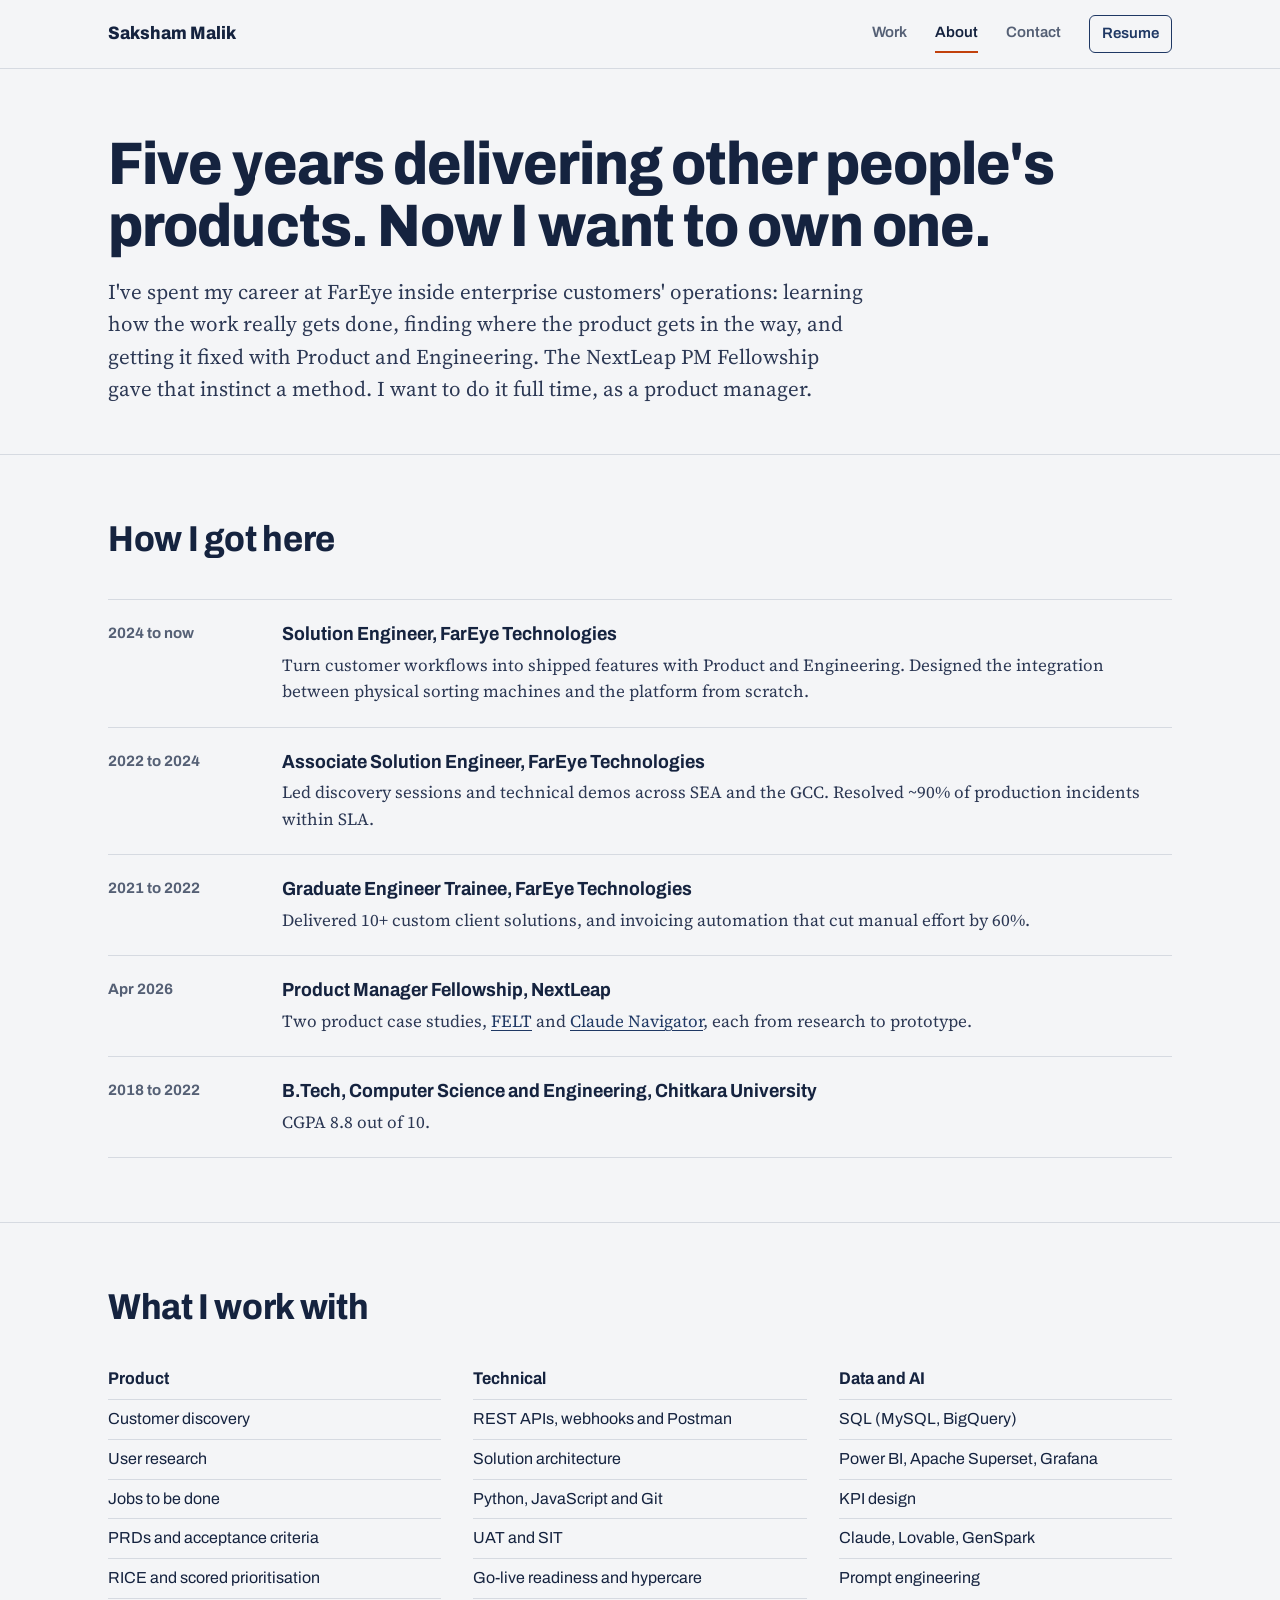
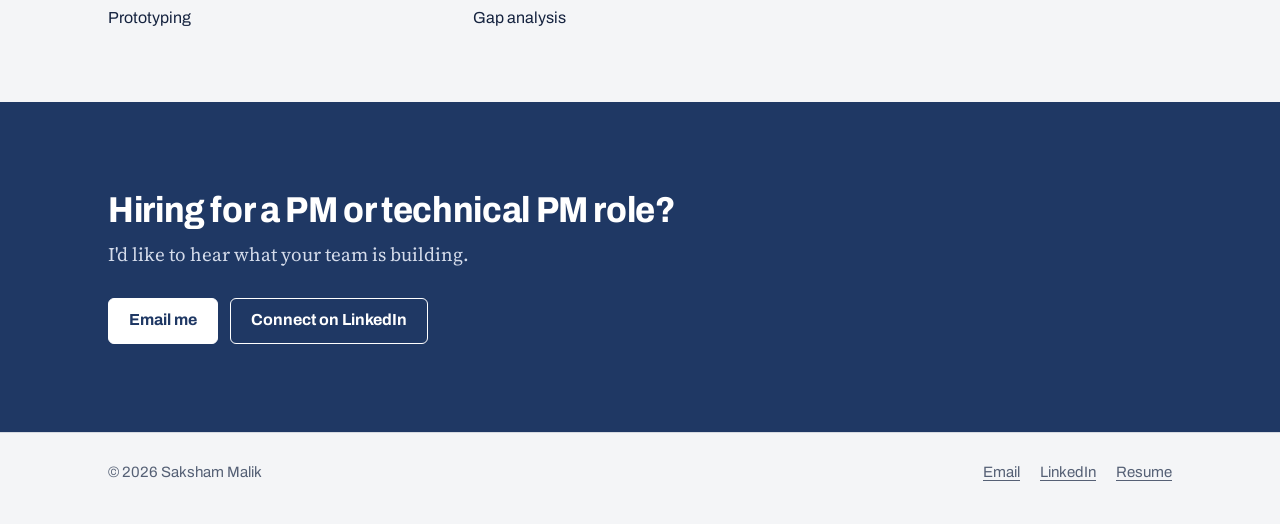
==== commit 1574634e: "Add numbers strip, who-I-work-with map, FELT decision lab, FarEye decision log, new resume Interacti" ====
--- a/about.html
+++ b/about.html
@@ -37,7 +37,7 @@
   <div class="section-head"><h2>What I work with</h2></div>
   <div class="toolkit">
     <div><h3>Product</h3><ul><li>Customer discovery</li><li>User research</li><li>Jobs to be done</li><li>PRDs and acceptance criteria</li><li>RICE and scored prioritisation</li><li>Prototyping</li></ul></div>
-    <div><h3>Technical</h3><ul><li>REST APIs and webhooks</li><li>Solution architecture</li><li>UAT and SIT</li><li>Go-live readiness and hypercare</li><li>Gap analysis</li></ul></div>
+    <div><h3>Technical</h3><ul><li>REST APIs, webhooks and Postman</li><li>Solution architecture</li><li>Python, JavaScript and Git</li><li>UAT and SIT</li><li>Go-live readiness and hypercare</li><li>Gap analysis</li></ul></div>
     <div><h3>Data and AI</h3><ul><li>SQL (MySQL, BigQuery)</li><li>Power BI, Apache Superset, Grafana</li><li>KPI design</li><li>Claude, Lovable, GenSpark</li><li>Prompt engineering</li></ul></div>
   </div>
 </div></section>
--- a/assets/styles.css
+++ b/assets/styles.css
@@ -96,6 +96,8 @@
 .event .mark:before{content:"";position:absolute;left:4px;top:6px;width:10px;height:10px;border-radius:50%;background:var(--ink)}
 .event .mark:after{content:"";position:absolute;left:8px;top:18px;bottom:-14px;width:2px;background:var(--line)}
 .event:last-child .mark:after{display:none}
+/* Legs already travelled are inked; the leg still ahead stays grey */
+.event:not(.current):not(.next) .mark:after{background:var(--ink)}
 .event .what b{display:block;font-size:15px}
 .event .what span{display:block;font-size:14px;color:var(--muted);line-height:1.45;margin-top:2px}
 .event.current .mark:before{background:var(--signal);box-shadow:0 0 0 4px var(--signal-soft)}
@@ -275,3 +277,140 @@
   .glance div:first-child{border-top:0}
   .principle blockquote{font-size:22px}
 }
+
+/* Motion
+   Kept to a few moments that carry meaning. Everything here is skipped for
+   visitors who ask their device for reduced motion. */
+
+/* Toc: the section being read */
+.toc a{border-left:2px solid transparent;padding-left:10px;margin-left:-12px;transition:color .2s,border-color .2s}
+.toc a.current{color:var(--ink);font-weight:700;border-left-color:var(--signal)}
+
+/* Pressable feel on the main controls */
+.btn{transition:background-color .15s,color .15s,transform .1s}
+.btn:active{transform:translateY(1px)}
+.work-item{transition:border-color .2s,transform .15s,box-shadow .15s}
+.work-item:hover{border-color:var(--ink)}
+.work-item.lead-item:hover{transform:translate(2px,2px);box-shadow:4px 4px 0 var(--ink)}
+.pager a{transition:border-color .2s}
+
+@media (prefers-reduced-motion:no-preference){
+  html{scroll-behavior:smooth}
+  @view-transition{navigation:auto}
+  ::view-transition-old(root),::view-transition-new(root){animation-duration:.22s}
+
+  /* Tracking card, in order: events arrive, travelled legs fill in,
+     the current stop pulses, then the barcode is scanned */
+  .event:not(.current):not(.next) .mark:after{background:var(--line);background-image:linear-gradient(var(--ink),var(--ink));background-repeat:no-repeat;background-size:2px 0%;animation:leg .35s ease-out forwards}
+  .event:nth-child(1) .mark:after{animation-delay:.4s}
+  .event:nth-child(2) .mark:after{animation-delay:.6s}
+  .event:nth-child(3) .mark:after{animation-delay:.8s}
+  @keyframes leg{to{background-size:2px 100%}}
+  .event.current .mark:before{animation:ping 1.4s ease-out 1.2s 3}
+  @keyframes ping{0%{box-shadow:0 0 0 0 rgba(194,65,12,.45)}70%{box-shadow:0 0 0 10px rgba(194,65,12,0)}100%{box-shadow:0 0 0 4px var(--signal-soft)}}
+  .barcode{position:relative;overflow:hidden}
+  .barcode:after{content:"";position:absolute;top:-2px;bottom:-2px;left:-4px;width:3px;background:var(--signal);box-shadow:0 0 8px var(--signal);opacity:0;animation:scan 1s ease-in-out 1.5s 1 forwards}
+  @keyframes scan{0%{left:-4px;opacity:1}90%{opacity:1}100%{left:100%;opacity:0}}
+  .status-pill{animation:stamp .35s ease-out 1.1s both}
+  @keyframes stamp{0%{transform:scale(1.25);opacity:0}100%{transform:none;opacity:1}}
+
+  /* Flow steps light up in order the first time they scroll into view */
+  .flow.armed li{opacity:.35;transition:opacity .35s ease-out}
+  .flow.armed li:before{transition:color .35s}
+  .flow.armed.lit li{opacity:1}
+  .flow.armed.lit li:nth-child(2){transition-delay:.12s}
+  .flow.armed.lit li:nth-child(3){transition-delay:.24s}
+  .flow.armed.lit li:nth-child(4){transition-delay:.36s}
+  .flow.armed.lit li:nth-child(5){transition-delay:.48s}
+}
+
+/* Hero quick facts */
+.facts{display:grid;grid-template-columns:repeat(2,minmax(0,1fr));gap:14px 28px;margin:30px 0 0;padding-top:20px;border-top:1px solid var(--line);max-width:34em}
+.facts dt{font-size:13px;font-weight:700;color:var(--muted)}
+.facts dd{margin:2px 0 0;font-size:15px;font-weight:600}
+
+/* Numbers strip */
+.figures.six{grid-template-columns:repeat(3,minmax(0,1fr));margin-top:0}
+.figures.six div{padding:22px}
+.figures.six strong{font-size:34px}
+.figures em{display:block;margin-top:10px;font-style:normal;font-size:12px;font-weight:700;color:var(--signal)}
+
+/* Who I work with */
+.bridge{display:grid;grid-template-columns:minmax(0,1fr) minmax(0,1fr);gap:40px;align-items:center}
+.bridge-map{position:relative;aspect-ratio:1/0.82;max-width:520px;width:100%;margin:0 auto}
+.bridge-lines{position:absolute;inset:0;width:100%;height:100%;overflow:visible}
+.bridge-lines line{stroke:var(--line);stroke-width:2;vector-effect:non-scaling-stroke;transition:stroke .25s}
+.bridge-lines line.on{stroke:var(--signal);stroke-width:3}
+.bridge-hub{position:absolute;left:50%;top:50%;transform:translate(-50%,-50%);width:84px;height:84px;border-radius:50%;background:var(--ink);color:#fff;display:grid;place-items:center;font-weight:800;font-size:17px;box-shadow:0 0 0 8px var(--paper)}
+.bridge-node{position:absolute;transform:translate(-50%,-50%);font:inherit;font-weight:700;font-size:15px;color:var(--ink);background:var(--surface);border:1.5px solid var(--ink);border-radius:999px;padding:10px 16px;min-height:44px;cursor:pointer;white-space:nowrap;transition:background-color .2s,color .2s,box-shadow .2s}
+.bridge-node:hover{box-shadow:3px 3px 0 var(--ink)}
+.bridge-node[aria-pressed="true"]{background:var(--ink);color:#fff}
+.bridge-panel{background:var(--surface);border:1px solid var(--line);border-radius:var(--r-md);padding:28px 30px;min-height:220px}
+.bridge-panel h3{font-size:22px;margin-bottom:10px}
+.bridge-panel p{font-family:var(--serif);font-size:18px;line-height:1.6;color:#26324D}
+.bridge-more{display:inline-block;margin-top:18px;font-weight:700;font-size:15px}
+
+/* Decision lab */
+.lab{display:grid;grid-template-columns:minmax(0,1fr) minmax(0,1fr);gap:40px;align-items:start}
+.matrix-wrap{margin:0}
+.matrix{position:relative;aspect-ratio:1/1;background:var(--surface);border:1.5px solid var(--ink);border-radius:var(--r-md);overflow:hidden;
+  background-image:linear-gradient(var(--line),var(--line)),linear-gradient(var(--line),var(--line));
+  background-size:2px 100%,100% 2px;background-position:60% 0,0 43%;background-repeat:no-repeat}
+.quad{position:absolute;font-size:13px;font-weight:700;color:var(--muted)}
+.q-tl{left:12px;top:10px}.q-tr{right:12px;top:10px;color:var(--signal)}.q-bl{left:12px;bottom:10px}.q-br{right:12px;bottom:10px}
+.pt{position:absolute;display:flex;align-items:center;gap:6px;transform:translate(-7px,-50%);white-space:nowrap}
+.pt.left{flex-direction:row-reverse;transform:translate(calc(-100% + 7px),-50%)}
+.pt i{display:block;width:14px;height:14px;border-radius:50%;flex-shrink:0;border:2px solid var(--surface);box-shadow:0 0 0 1px var(--ink)}
+.pt b{font-size:13px;font-weight:600;color:var(--ink);background:rgba(255,255,255,.85);padding:1px 4px;border-radius:4px}
+.pt.mvp i,.legend .mvp{background:var(--signal)}
+.pt.v11 i,.legend .v11{background:var(--navy)}
+.pt.v2 i,.legend .v2{background:#8A94A6}
+.pt.out i,.legend .out{background:var(--surface);box-shadow:0 0 0 1.5px var(--muted)}
+.matrix-wrap figcaption{display:flex;justify-content:space-between;gap:12px;margin-top:10px;font-size:13px;color:var(--muted)}
+.legend{list-style:none;margin:10px 0 0;padding:0;display:flex;flex-wrap:wrap;gap:16px;font-size:13px;color:var(--muted)}
+.legend li{display:flex;align-items:center;gap:6px}
+.legend i{display:inline-block;width:12px;height:12px;border-radius:50%}
+.weights h3{font-size:19px;margin-bottom:14px}
+.sliders{display:grid;grid-template-columns:repeat(2,minmax(0,1fr));gap:14px 24px;margin-bottom:22px}
+.sliders label{display:grid;grid-template-columns:1fr auto;gap:4px 8px;font-size:15px;font-weight:600}
+.sliders output{font-variant-numeric:tabular-nums;color:var(--signal);font-weight:700}
+.sliders input{grid-column:1/-1;width:100%;accent-color:var(--navy);min-height:28px}
+.ranking{list-style:none;margin:0;padding:0;border:1px solid var(--line);border-radius:var(--r-md);overflow:hidden;background:var(--surface);counter-reset:rank}
+.ranking li{counter-increment:rank;display:grid;grid-template-columns:28px minmax(0,1fr) 46px 48px;gap:8px;align-items:center;padding:9px 14px;border-top:1px solid var(--line);font-size:15px}
+.ranking li:first-child{border-top:0}
+.ranking li:before{content:counter(rank);font-weight:800;color:var(--muted);font-variant-numeric:tabular-nums}
+.ranking b{text-align:right;font-variant-numeric:tabular-nums}
+.ranking em{font-style:normal;font-size:12px;font-weight:700;text-align:center;border-radius:999px;padding:2px 0}
+.ranking em.mvp{background:var(--signal-soft);color:var(--signal)}
+.ranking em.v11{background:#E4E9F3;color:var(--navy)}
+.ranking em.v2{background:#EDEFF2;color:#4B5563}
+.ranking em.out{border:1px solid var(--line);color:var(--muted)}
+.lab-note{margin-top:14px;font-family:var(--serif);font-size:17px;color:#26324D}
+.lab-reset{margin-top:14px;min-height:40px;font-size:15px}
+
+@media (max-width:900px){
+  .figures.six{grid-template-columns:repeat(2,minmax(0,1fr))}
+  .bridge,.lab{grid-template-columns:1fr}
+  .matrix-wrap{max-width:520px}
+}
+@media (max-width:520px){
+  .facts{grid-template-columns:1fr 1fr}
+  .figures.six strong{font-size:28px}
+  .bridge-map{aspect-ratio:1/1}
+  .bridge-node{font-size:14px;padding:8px 12px;min-height:40px}
+  .bridge-hub{width:64px;height:64px;font-size:15px}
+  .pt b{font-size:11.5px}
+  .sliders{grid-template-columns:1fr 1fr}
+}
+@media (prefers-reduced-motion:no-preference){
+  .ranking li{transition:background-color .3s}
+  .ranking li.moved{background:var(--signal-soft)}
+  .bridge-detail:not([hidden]){animation:fadein .25s ease-out}
+  @keyframes fadein{from{opacity:0;transform:translateY(4px)}to{opacity:1;transform:none}}
+}
+.pt.below{flex-direction:column;gap:3px;transform:translate(-50%,-7px)}
+@media (max-width:520px){
+  .pt b{white-space:normal;max-width:88px;line-height:1.15}
+  .pt.left b{text-align:right}
+  .pt.below b{text-align:center}
+}
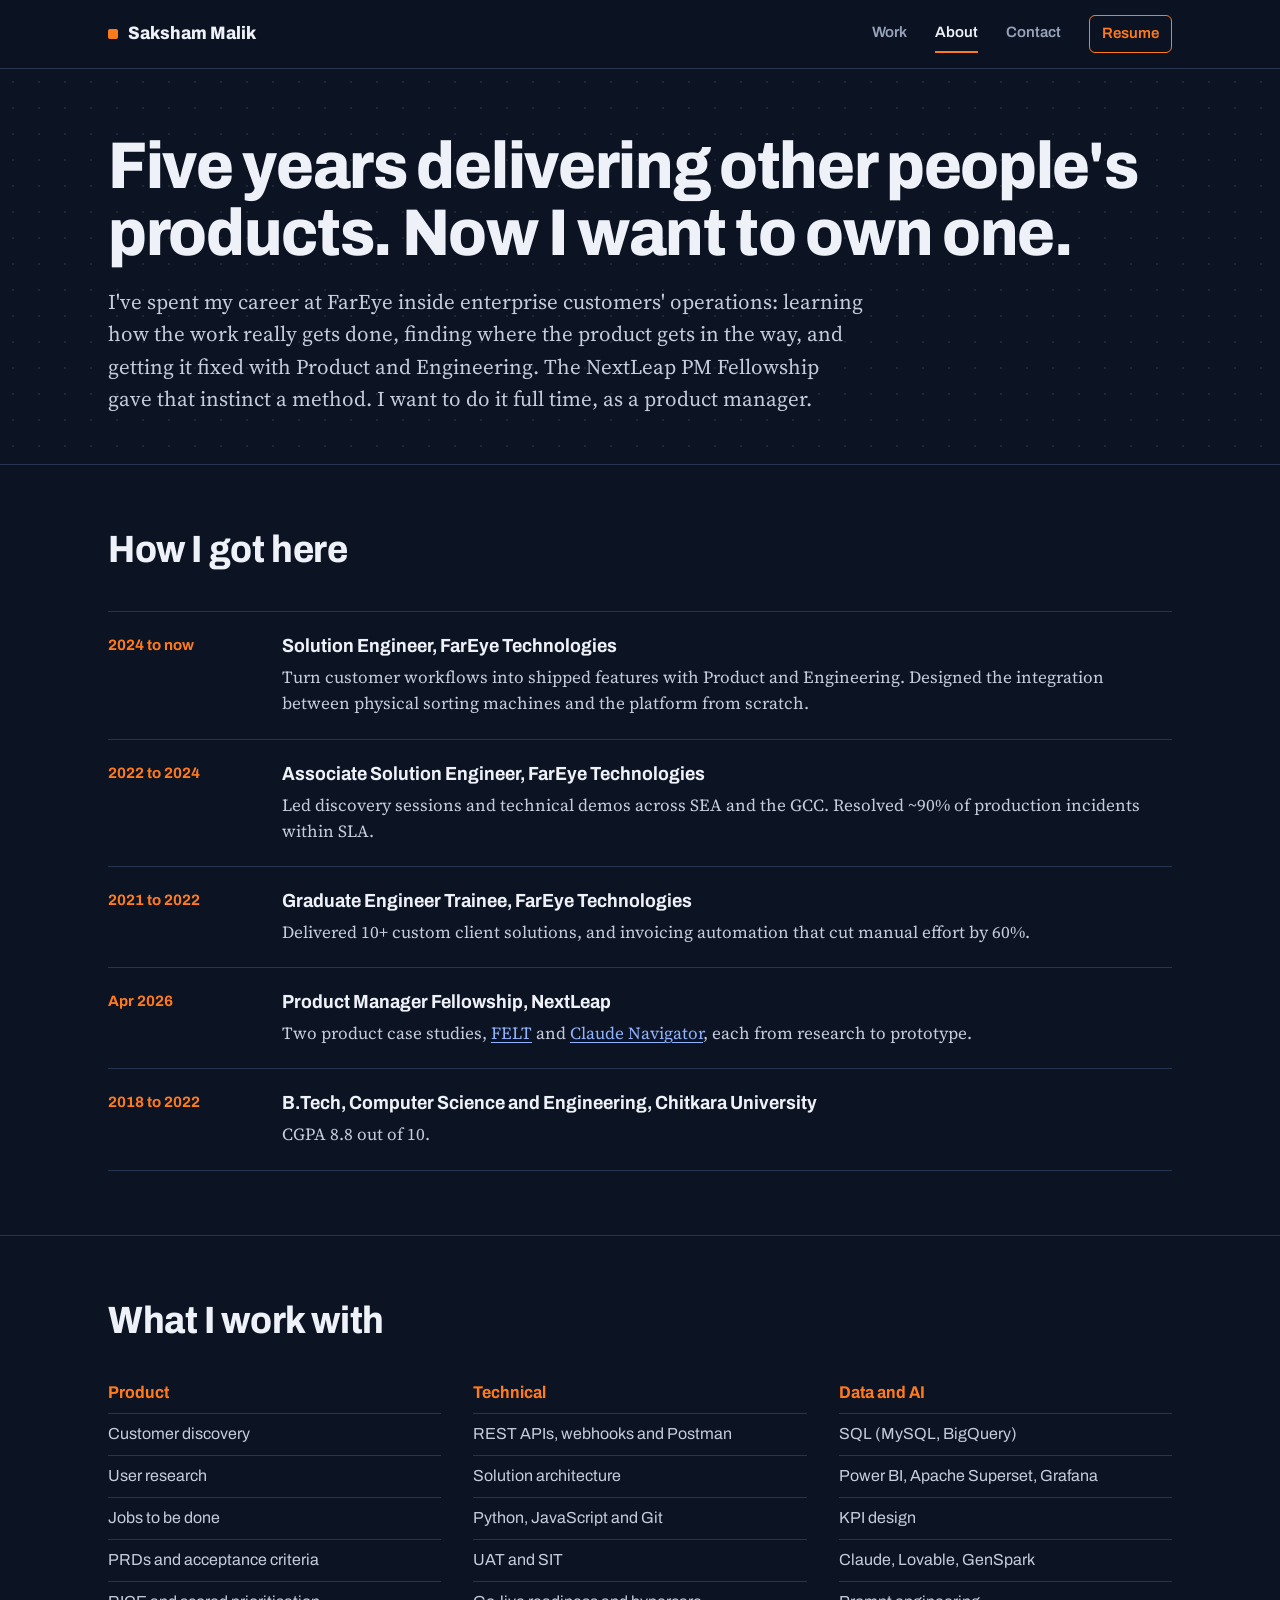
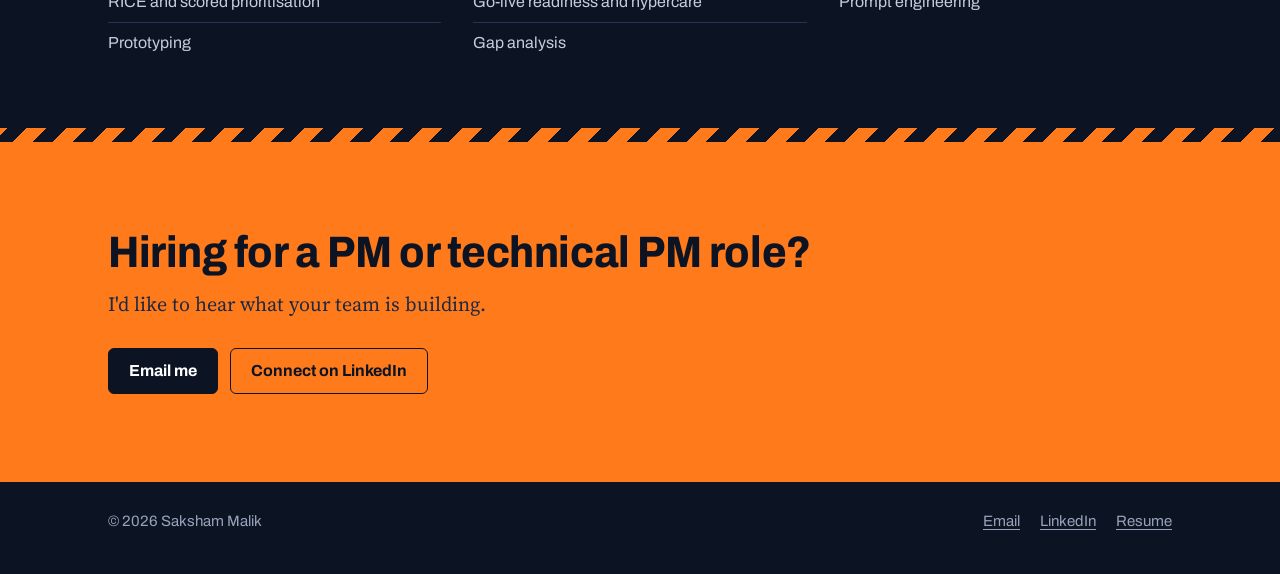
==== commit a82411a9: "Dark theme: night-shift navy with hi-vis orange, shipping-label tracking card, hero route strip, hi-" ====
--- a/about.html
+++ b/about.html
@@ -3,6 +3,7 @@
 <head>
 <meta charset="utf-8">
 <meta name="viewport" content="width=device-width,initial-scale=1">
+<meta name="theme-color" content="#0C1424">
 <title>About · Saksham Malik</title>
 <meta name="description" content="About Saksham Malik: five years at FarEye Technologies in enterprise logistics SaaS, NextLeap PM Fellowship, moving into product management.">
 <link rel="preload" href="assets/fonts/archivo-variable.woff2" as="font" type="font/woff2" crossorigin>
--- a/assets/styles.css
+++ b/assets/styles.css
@@ -1,5 +1,6 @@
 /* Saksham Malik portfolio
-   Paper and navy ink, with one hi-vis signal colour borrowed from logistics.
+   Night shift at a sorting hub: deep navy, one hi-vis orange signal, and a
+   bright shipping label as the one light object on the page.
    Archivo for headings and interface text, Source Serif 4 for reading text.
    Both fonts are self-hosted under the SIL Open Font License (see assets/fonts). */
 
@@ -7,83 +8,105 @@
 @font-face{font-family:"Source Serif 4";src:url("fonts/source-serif-4-variable.woff2") format("woff2");font-weight:200 900;font-style:normal;font-display:swap}
 
 :root{
-  --paper:#F4F5F7;
-  --surface:#FFFFFF;
-  --ink:#15233F;
-  --navy:#1F3864;
-  --muted:#556075;
-  --line:#D6DAE1;
-  --signal:#C2410C;
-  --signal-soft:#FDEBE1;
-  --ok:#1F7A4D;
+  color-scheme:dark;
+  --bg:#0C1424;
+  --bg-2:#0F1A2E;
+  --surface:#141F36;
+  --surface-2:#1A2843;
+  --line:#26344F;
+  --line-2:#3A4B6E;
+  --text:#EEF1F7;
+  --text-2:#C5CDDC;
+  --muted:#97A3BA;
+  --hivis:#FF7A1A;
+  --hivis-hover:#FF9447;
+  --signal:var(--hivis);
+  --signal-soft:rgba(255,122,26,.13);
+  --on-signal:#0C1424;
+  --sky:#8FB3FF;
+  --ring:var(--bg);
   --sans:"Archivo",ui-sans-serif,system-ui,-apple-system,"Segoe UI",sans-serif;
   --serif:"Source Serif 4",Georgia,"Times New Roman",serif;
   --max:1120px;
-  --prose:680px;
   --r-sm:6px;
   --r-md:12px;
 }
 
 *{box-sizing:border-box}
-html{-webkit-text-size-adjust:100%;background:var(--paper)}
-body{margin:0;background:var(--paper);color:var(--ink);font-family:var(--sans);font-size:17px;line-height:1.55}
+html{-webkit-text-size-adjust:100%;background:var(--bg)}
+body{margin:0;background:var(--bg);color:var(--text);font-family:var(--sans);font-size:17px;line-height:1.55}
+::selection{background:var(--hivis);color:var(--on-signal)}
 img{max-width:100%;height:auto;display:block}
-a{color:var(--navy);text-decoration-thickness:1px;text-underline-offset:3px}
-a:hover{color:var(--signal)}
-:focus-visible{outline:3px solid var(--signal);outline-offset:3px;border-radius:2px}
+a{color:var(--sky);text-decoration-thickness:1px;text-underline-offset:3px}
+a:hover{color:var(--hivis)}
+:focus-visible{outline:3px solid var(--hivis);outline-offset:3px;border-radius:2px}
 .wrap{max-width:var(--max);margin:0 auto;padding:0 28px}
-.skip{position:absolute;left:-999px;top:8px;background:var(--surface);padding:8px 12px;z-index:100}
+.skip{position:absolute;left:-999px;top:8px;background:var(--surface);color:var(--text);padding:8px 12px;z-index:100}
 .skip:focus{left:12px}
 
 /* Type */
-h1,h2,h3,h4{font-family:var(--sans);color:var(--ink);margin:0;font-stretch:92%}
+h1,h2,h3,h4{font-family:var(--sans);color:var(--text);margin:0;font-stretch:92%}
 h1,h2{text-wrap:balance}
-h1{font-size:clamp(38px,5vw,60px);line-height:1.04;font-weight:800;letter-spacing:-.015em}
-h2{font-size:clamp(27px,3vw,36px);line-height:1.12;font-weight:750;letter-spacing:-.01em}
+h1{font-size:clamp(40px,5.4vw,66px);line-height:1.02;font-weight:800;letter-spacing:-.02em}
+h2{font-size:clamp(27px,3vw,38px);line-height:1.12;font-weight:750;letter-spacing:-.01em}
 h3{font-size:21px;line-height:1.25;font-weight:700}
 h4{font-size:17px;line-height:1.3;font-weight:700}
 p{margin:0}
-.lead{font-family:var(--serif);font-size:21px;line-height:1.55;color:#2C3854;max-width:36em}
-.prose p,.prose li{font-family:var(--serif);font-size:19px;line-height:1.65;color:#26324D}
+.lead{font-family:var(--serif);font-size:21px;line-height:1.55;color:var(--text-2);max-width:36em}
+.prose p,.prose li{font-family:var(--serif);font-size:19px;line-height:1.65;color:var(--text-2)}
+.prose b{color:var(--text)}
 .prose p+p{margin-top:14px}
-.small{font-size:15px;color:var(--muted)}
-.kicker{font-size:15px;font-weight:600;color:var(--muted);margin-bottom:10px}
+.kicker{font-size:15px;font-weight:700;color:var(--hivis);margin-bottom:10px}
 
 /* Header */
-.site-head{border-bottom:1px solid var(--line);background:var(--paper);position:sticky;top:0;z-index:20}
+.site-head{border-bottom:1px solid var(--line);background:rgba(12,20,36,.86);backdrop-filter:blur(10px);-webkit-backdrop-filter:blur(10px);position:sticky;top:0;z-index:20}
 .site-head .wrap{display:flex;align-items:center;justify-content:space-between;height:68px;gap:24px}
-.brand{font-weight:800;font-size:18px;color:var(--ink);text-decoration:none;font-stretch:92%}
-.brand:hover{color:var(--ink)}
+.brand{display:inline-flex;align-items:center;gap:10px;font-weight:800;font-size:18px;color:var(--text);text-decoration:none;font-stretch:92%}
+.brand:before{content:"";width:10px;height:10px;background:var(--hivis);border-radius:2px}
+.brand:hover{color:var(--text)}
 .navlinks{display:flex;align-items:center;gap:28px}
 .navlinks a{color:var(--muted);text-decoration:none;font-weight:600;font-size:15px;padding:6px 0;border-bottom:2px solid transparent}
-.navlinks a:hover{color:var(--ink)}
-.navlinks a.active{color:var(--ink);border-bottom-color:var(--signal)}
-.navlinks .resume-link{color:var(--navy);border:1px solid var(--navy);border-radius:var(--r-sm);padding:6px 12px}
-.navlinks .resume-link:hover{background:var(--navy);color:#fff}
-.menu-btn{display:none;font:inherit;font-weight:600;font-size:15px;color:var(--ink);background:none;border:1px solid var(--line);border-radius:var(--r-sm);padding:8px 14px;cursor:pointer}
+.navlinks a:hover{color:var(--text)}
+.navlinks a.active{color:var(--text);border-bottom-color:var(--hivis)}
+.navlinks .resume-link{color:var(--hivis);border:1.5px solid var(--hivis);border-radius:var(--r-sm);padding:6px 12px}
+.navlinks .resume-link:hover{background:var(--hivis);color:var(--on-signal)}
+.menu-btn{display:none;font:inherit;font-weight:600;font-size:15px;color:var(--text);background:none;border:1px solid var(--line-2);border-radius:var(--r-sm);padding:8px 14px;cursor:pointer}
 
 /* Buttons */
 .actions{display:flex;flex-wrap:wrap;gap:12px;margin-top:28px}
-.btn{display:inline-flex;align-items:center;min-height:46px;padding:0 20px;border-radius:var(--r-sm);font-weight:700;font-size:16px;text-decoration:none;border:1.5px solid var(--navy);color:var(--navy);background:transparent}
-.btn:hover{background:var(--surface);color:var(--navy)}
-.btn.primary{background:var(--navy);color:#fff}
-.btn.primary:hover{background:var(--ink);color:#fff}
+.btn{display:inline-flex;align-items:center;min-height:46px;padding:0 20px;border-radius:var(--r-sm);font-weight:700;font-size:16px;text-decoration:none;border:1.5px solid var(--line-2);color:var(--text);background:transparent}
+.btn:hover{border-color:var(--text);background:var(--surface);color:var(--text)}
+.btn.primary{background:var(--hivis);border-color:var(--hivis);color:var(--on-signal)}
+.btn.primary:hover{background:var(--hivis-hover);border-color:var(--hivis-hover);color:var(--on-signal)}
 
 /* Sections */
 .band{padding:88px 0;border-top:1px solid var(--line)}
 .band.tight{padding:64px 0}
+.band.alt{background:var(--bg-2);--ring:var(--bg-2)}
 .section-head{max-width:720px;margin-bottom:40px}
-.section-head p{margin-top:12px;font-family:var(--serif);font-size:19px;color:#2C3854}
-
-/* Hero */
-.hero{padding:72px 0 88px}
-.hero .wrap{display:grid;grid-template-columns:minmax(0,1.1fr) minmax(0,.9fr);gap:64px;align-items:center}
+.section-head p{margin-top:12px;font-family:var(--serif);font-size:19px;color:var(--text-2)}
+
+/* Hero: dot grid with a delivery route drawn across it */
+.hero{position:relative;overflow:hidden;padding:80px 0 190px;
+  background-image:radial-gradient(rgba(151,163,186,.16) 1px,transparent 1.5px);background-size:26px 26px}
+.hero .wrap{position:relative;z-index:1;display:grid;grid-template-columns:minmax(0,1.1fr) minmax(0,.9fr);gap:64px;align-items:center}
 .hero h1{max-width:13em}
 .hero .lead{margin-top:22px}
-.hero .note{margin-top:20px;font-size:15px;color:var(--muted)}
-
-/* The tracking card: the one bold element */
-.tracking{background:var(--surface);border:1.5px solid var(--ink);border-radius:var(--r-md);box-shadow:8px 8px 0 var(--ink);overflow:hidden}
+.hero-map{position:absolute;left:0;right:0;bottom:0;width:100%;height:150px;z-index:0;pointer-events:none;
+  -webkit-mask-image:linear-gradient(90deg,transparent,#000 8%,#000 92%,transparent);mask-image:linear-gradient(90deg,transparent,#000 8%,#000 92%,transparent)}
+.hero-map .net path{fill:none;stroke:var(--line-2);stroke-width:1.5;stroke-dasharray:3 7;vector-effect:non-scaling-stroke}
+.hero-map .route{fill:none;stroke:var(--hivis);stroke-width:3;stroke-linecap:round;stroke-linejoin:round;vector-effect:non-scaling-stroke}
+.hero-map circle{fill:var(--line-2)}
+.hero-map circle.stop{fill:var(--hivis)}
+
+/* Quick facts */
+.facts{display:grid;grid-template-columns:repeat(2,minmax(0,1fr));gap:14px 28px;margin:30px 0 0;padding-top:20px;border-top:1px solid var(--line);max-width:34em}
+.facts dt{font-size:13px;font-weight:700;color:var(--muted)}
+.facts dd{margin:2px 0 0;font-size:15px;font-weight:600;color:var(--text)}
+
+/* The tracking card: a bright shipping label on the dark page */
+.tracking{--text:#0C1424;--text-2:#2D3A52;--muted:#556075;--line:#D6DAE1;--signal:#C2410C;--signal-soft:#FDEBE1;--surface:#FFFFFF;--bg-2:#F1F2F5;
+  background:var(--surface);color:var(--text);border-radius:var(--r-md);box-shadow:8px 8px 0 var(--hivis);overflow:hidden}
 .tracking-head{display:flex;justify-content:space-between;align-items:flex-start;gap:16px;padding:20px 24px;border-bottom:1.5px dashed var(--line)}
 .tracking-head .who{font-weight:800;font-size:19px;font-stretch:92%}
 .tracking-head .route{font-size:14px;color:var(--muted);margin-top:2px}
@@ -93,42 +116,50 @@
 .event:last-child{padding-bottom:0}
 .event .when{font-size:14px;font-weight:700;color:var(--muted);font-variant-numeric:tabular-nums;padding-top:1px}
 .event .mark{position:relative}
-.event .mark:before{content:"";position:absolute;left:4px;top:6px;width:10px;height:10px;border-radius:50%;background:var(--ink)}
+.event .mark:before{content:"";position:absolute;left:4px;top:6px;width:10px;height:10px;border-radius:50%;background:var(--text)}
 .event .mark:after{content:"";position:absolute;left:8px;top:18px;bottom:-14px;width:2px;background:var(--line)}
 .event:last-child .mark:after{display:none}
-/* Legs already travelled are inked; the leg still ahead stays grey */
-.event:not(.current):not(.next) .mark:after{background:var(--ink)}
+.event:not(.current):not(.next) .mark:after{background:var(--text)}
 .event .what b{display:block;font-size:15px}
 .event .what span{display:block;font-size:14px;color:var(--muted);line-height:1.45;margin-top:2px}
 .event.current .mark:before{background:var(--signal);box-shadow:0 0 0 4px var(--signal-soft)}
 .event.current .what b{color:var(--signal)}
 .event.next .mark:before{background:var(--surface);border:2px dashed var(--muted);width:6px;height:6px}
 .event.next .what b{color:var(--muted)}
-.tracking-foot{display:flex;justify-content:space-between;gap:16px;padding:14px 24px;background:var(--paper);border-top:1.5px dashed var(--line);font-size:14px;color:var(--muted)}
-.barcode{height:26px;width:140px;background:repeating-linear-gradient(90deg,var(--ink) 0 2px,transparent 2px 4px,var(--ink) 4px 5px,transparent 5px 8px,var(--ink) 8px 11px,transparent 11px 12px);opacity:.85}
-@media (prefers-reduced-motion:no-preference){
-  .event{opacity:0;animation:arrive .45s ease-out forwards}
-  .event:nth-child(1){animation-delay:.15s}.event:nth-child(2){animation-delay:.35s}.event:nth-child(3){animation-delay:.55s}.event:nth-child(4){animation-delay:.75s}.event:nth-child(5){animation-delay:.95s}
-  @keyframes arrive{from{opacity:0;transform:translateY(6px)}to{opacity:1;transform:none}}
-}
-
-/* Proof table: PM competencies mapped to evidence */
+.tracking-foot{display:flex;justify-content:space-between;align-items:center;gap:16px;padding:14px 24px;background:var(--bg-2);border-top:1.5px dashed var(--line);font-size:14px;color:var(--muted)}
+.barcode{height:26px;width:140px;background:repeating-linear-gradient(90deg,var(--text) 0 2px,transparent 2px 4px,var(--text) 4px 5px,transparent 5px 8px,var(--text) 8px 11px,transparent 11px 12px);opacity:.85}
+
+/* Numbers */
+.figures{display:grid;grid-template-columns:repeat(4,minmax(0,1fr));gap:1px;background:var(--line);border:1px solid var(--line);border-radius:var(--r-md);overflow:hidden;margin-top:24px}
+.figures div{background:var(--surface);padding:18px}
+.figures strong{display:block;font-size:26px;font-weight:800;font-stretch:92%;font-variant-numeric:tabular-nums;line-height:1.1;color:var(--text)}
+.figures span{display:block;margin-top:6px;font-size:14px;color:var(--muted);line-height:1.4}
+.figures em{display:block;margin-top:10px;font-style:normal;font-size:12px;font-weight:700;color:var(--muted)}
+.figures.three{grid-template-columns:repeat(3,minmax(0,1fr))}
+.figures.six{grid-template-columns:repeat(3,minmax(0,1fr));margin-top:0}
+.figures.six div{padding:24px}
+.figures.six strong{font-size:44px;color:var(--hivis);letter-spacing:-.01em}
+.figures.six span{font-size:15px;color:var(--text-2)}
+
+/* Proof table */
 .proof{width:100%;border-collapse:collapse;background:var(--surface);border:1px solid var(--line);border-radius:var(--r-md);overflow:hidden}
 .proof th,.proof td{text-align:left;vertical-align:top;padding:18px 22px;border-top:1px solid var(--line)}
-.proof thead th{border-top:0;font-size:14px;font-weight:700;color:var(--muted);background:var(--paper)}
-.proof tbody th{font-size:17px;font-weight:700;width:22%}
-.proof td{font-family:var(--serif);font-size:17px;line-height:1.55;color:#26324D}
+.proof thead th{border-top:0;font-size:14px;font-weight:700;color:var(--muted);background:var(--bg-2)}
+.proof tbody th{font-size:17px;font-weight:700;width:22%;color:var(--text)}
+.proof tbody tr{transition:background-color .2s}
+.proof tbody tr:hover{background:var(--surface-2)}
+.proof td{font-family:var(--serif);font-size:17px;line-height:1.55;color:var(--text-2)}
 .proof td.where{font-family:var(--sans);font-size:15px;width:20%}
 
 /* Work list */
 .work-list{display:grid;gap:20px}
 .work-item{display:grid;grid-template-columns:minmax(0,1fr) 260px;gap:32px;background:var(--surface);border:1px solid var(--line);border-radius:var(--r-md);padding:28px 30px}
-.work-item.lead-item{border:1.5px solid var(--ink);box-shadow:6px 6px 0 var(--ink)}
-.work-item p.kind{font-family:var(--sans);font-size:14px;font-weight:700;color:var(--signal);margin:0 0 8px}
+.work-item.lead-item{border:1.5px solid var(--hivis);box-shadow:6px 6px 0 var(--hivis)}
+.work-item p.kind{font-family:var(--sans);font-size:14px;font-weight:700;color:var(--hivis);margin:0 0 8px}
 .work-item h3,.work-item .h3{font-size:25px;line-height:1.2;font-weight:700}
-.work-item h3 a,.work-item .h3 a{color:var(--ink);text-decoration:none}
-.work-item h3 a:hover,.work-item .h3 a:hover{color:var(--signal)}
-.work-item p{margin-top:10px;font-family:var(--serif);font-size:18px;color:#2C3854}
+.work-item h3 a,.work-item .h3 a{color:var(--text);text-decoration:none}
+.work-item h3 a:hover,.work-item .h3 a:hover{color:var(--hivis)}
+.work-item p{margin-top:10px;font-family:var(--serif);font-size:18px;color:var(--text-2)}
 .work-item dl{margin:0;display:grid;gap:12px;align-content:start;border-left:1px solid var(--line);padding-left:24px}
 .work-item dt{font-size:13px;font-weight:700;color:var(--muted)}
 .work-item dd{margin:2px 0 0;font-size:15px;font-weight:600}
@@ -136,22 +167,23 @@
 
 /* Principles */
 .principles{display:grid;grid-template-columns:repeat(3,minmax(0,1fr));gap:36px}
-.principle{margin:0;padding-top:20px;border-top:3px solid var(--ink)}
-.principle blockquote{margin:0;font-family:var(--serif);font-size:25px;line-height:1.3;color:var(--ink);font-weight:600}
+.principle{margin:0;padding-top:20px;border-top:3px solid var(--hivis)}
+.principle blockquote{margin:0;font-family:var(--serif);font-size:26px;line-height:1.3;color:var(--text);font-weight:600}
 .principle p{margin-top:12px;font-size:15px;color:var(--muted)}
 
-/* Contact band */
-.contact-band{background:var(--navy);color:#fff;border-top:0}
-.contact-band h2{color:#fff}
-.contact-band p{font-family:var(--serif);font-size:19px;color:#D5DCEB;margin-top:10px;max-width:34em}
-.contact-band .btn{border-color:#fff;color:#fff}
-.contact-band .btn:hover{background:#fff;color:var(--navy)}
-.contact-band .btn.primary{background:#fff;color:var(--navy)}
-.contact-band .btn.primary:hover{background:var(--signal-soft);color:var(--ink)}
-.contact-band a:focus-visible{outline-color:#fff}
-
-/* Page header for inner pages */
-.page-head{padding:64px 0 48px}
+/* Contact band: hi-vis, with a strip of warehouse floor tape */
+.contact-band{position:relative;background:var(--hivis);color:var(--on-signal);border-top:0;padding-top:100px}
+.contact-band:before{content:"";position:absolute;top:0;left:0;right:0;height:14px;background:repeating-linear-gradient(-45deg,var(--on-signal) 0 14px,var(--hivis) 14px 28px)}
+.contact-band h2{color:var(--on-signal);font-size:clamp(30px,3.6vw,44px)}
+.contact-band p{font-family:var(--serif);font-size:20px;color:#1F2A42;margin-top:12px;max-width:34em}
+.contact-band .btn{border-color:var(--on-signal);color:var(--on-signal)}
+.contact-band .btn:hover{background:var(--on-signal);color:var(--hivis)}
+.contact-band .btn.primary{background:var(--on-signal);border-color:var(--on-signal);color:#fff}
+.contact-band .btn.primary:hover{background:#1E2B47;color:#fff}
+.contact-band a:focus-visible{outline-color:var(--on-signal)}
+
+/* Inner page header */
+.page-head{padding:64px 0 48px;background-image:radial-gradient(rgba(151,163,186,.12) 1px,transparent 1.5px);background-size:26px 26px}
 .page-head .lead{margin-top:18px}
 .crumb{font-size:15px;font-weight:600;margin-bottom:18px;display:inline-block}
 
@@ -164,8 +196,9 @@
 .case-body{display:grid;grid-template-columns:200px minmax(0,1fr);gap:56px;padding:56px 0 88px;border-top:1px solid var(--line)}
 .toc{position:sticky;top:96px;align-self:start}
 .toc p{font-size:14px;font-weight:700;color:var(--muted);margin-bottom:8px}
-.toc a{display:block;padding:6px 0;font-size:15px;color:var(--muted);text-decoration:none}
-.toc a:hover{color:var(--ink)}
+.toc a{display:block;padding:6px 0 6px 10px;margin-left:-12px;font-size:15px;color:var(--muted);text-decoration:none;border-left:2px solid transparent;transition:color .2s,border-color .2s}
+.toc a:hover{color:var(--text)}
+.toc a.current{color:var(--text);font-weight:700;border-left-color:var(--hivis)}
 .case-content{max-width:760px}
 .case-content section{padding:0 0 56px;margin:0 0 56px;border-bottom:1px solid var(--line)}
 .case-content section:last-child{border-bottom:0;margin-bottom:0;padding-bottom:0}
@@ -173,31 +206,29 @@
 .case-content h3{margin:28px 0 10px}
 .case-content ul.prose{padding-left:22px;margin:14px 0 0}
 .case-content ul.prose li+li{margin-top:8px}
-.decision{margin:24px 0 0;padding:18px 22px;background:var(--signal-soft);border-radius:var(--r-sm)}
-.decision b{display:block;font-size:14px;color:var(--signal);margin-bottom:4px}
-.decision p{font-family:var(--serif);font-size:18px;line-height:1.55;color:var(--ink)}
-.figures{display:grid;grid-template-columns:repeat(4,minmax(0,1fr));gap:2px;background:var(--line);border:1px solid var(--line);border-radius:var(--r-md);overflow:hidden;margin-top:24px}
-.figures div{background:var(--surface);padding:18px}
-.figures strong{display:block;font-size:26px;font-weight:800;font-stretch:92%;font-variant-numeric:tabular-nums;line-height:1.1}
-.figures span{display:block;margin-top:6px;font-size:14px;color:var(--muted);line-height:1.4}
-.figures.three{grid-template-columns:repeat(3,minmax(0,1fr))}
-.data{width:100%;border-collapse:collapse;margin-top:20px;background:var(--surface);border:1px solid var(--line);border-radius:var(--r-md);overflow:hidden;font-size:15px}
+.case-content ul.prose li::marker{color:var(--hivis)}
+.decision{margin:24px 0 0;padding:18px 22px;background:var(--signal-soft);border-left:3px solid var(--hivis);border-radius:0 var(--r-sm) var(--r-sm) 0}
+.decision b{display:block;font-size:14px;color:var(--hivis);margin-bottom:4px}
+.decision p{font-family:var(--serif);font-size:18px;line-height:1.55;color:var(--text)}
+.data{width:100%;border-collapse:collapse;margin-top:20px;background:var(--surface);border:1px solid var(--line);border-radius:var(--r-md);overflow:hidden;font-size:15px;color:var(--text-2)}
 .data th,.data td{text-align:left;vertical-align:top;padding:12px 16px;border-top:1px solid var(--line)}
-.data thead th{border-top:0;background:var(--paper);font-weight:700;color:var(--muted);font-size:14px}
-.data td.num{font-variant-numeric:tabular-nums;font-weight:700;white-space:nowrap}
+.data td b{color:var(--text)}
+.data thead th{border-top:0;background:var(--bg-2);font-weight:700;color:var(--muted);font-size:14px}
+.data td.num{font-variant-numeric:tabular-nums;font-weight:700;white-space:nowrap;color:var(--text)}
 .data tr.chosen td{background:var(--signal-soft)}
+.data tr.chosen td:first-child{box-shadow:inset 3px 0 0 var(--hivis)}
 .table-scroll{overflow-x:auto}
 figure{margin:28px 0 0}
-figure img{border:1px solid var(--line);border-radius:var(--r-md);background:var(--surface)}
+figure img{border:1px solid var(--line-2);border-radius:var(--r-md);background:#fff}
 figcaption{margin-top:10px;font-size:14px;color:var(--muted)}
 .flow{list-style:none;margin:20px 0 0;padding:0;display:grid;gap:8px;counter-reset:step}
 .flow li{counter-increment:step;display:grid;grid-template-columns:34px minmax(0,1fr);gap:12px;align-items:start;background:var(--surface);border:1px solid var(--line);border-radius:var(--r-sm);padding:12px 16px;font-size:16px}
-.flow li:before{content:counter(step);font-weight:800;color:var(--signal);font-variant-numeric:tabular-nums}
+.flow li:before{content:counter(step);font-weight:800;color:var(--hivis);font-variant-numeric:tabular-nums}
 .flow li b{display:block}
 .flow li span{color:var(--muted);font-size:15px}
 .pager{display:grid;grid-template-columns:1fr 1fr;gap:16px;padding:0 0 88px}
-.pager a{display:block;background:var(--surface);border:1px solid var(--line);border-radius:var(--r-md);padding:20px 22px;text-decoration:none;color:var(--ink)}
-.pager a:hover{border-color:var(--ink)}
+.pager a{display:block;background:var(--surface);border:1px solid var(--line);border-radius:var(--r-md);padding:20px 22px;text-decoration:none;color:var(--text);transition:border-color .2s}
+.pager a:hover{border-color:var(--hivis);color:var(--text)}
 .pager small{display:block;font-size:14px;color:var(--muted)}
 .pager b{display:block;margin-top:4px;font-size:18px}
 .pager a.next{text-align:right}
@@ -205,30 +236,88 @@
 /* About */
 .timeline{list-style:none;margin:0;padding:0;border-top:1px solid var(--line)}
 .timeline li{display:grid;grid-template-columns:150px minmax(0,1fr);gap:24px;padding:22px 0;border-bottom:1px solid var(--line)}
-.timeline .when{font-weight:700;font-size:15px;color:var(--muted);font-variant-numeric:tabular-nums}
+.timeline .when{font-weight:700;font-size:15px;color:var(--hivis);font-variant-numeric:tabular-nums}
 .timeline h3{font-size:19px}
-.timeline p{margin-top:6px;font-family:var(--serif);font-size:17px;color:#2C3854}
+.timeline p{margin-top:6px;font-family:var(--serif);font-size:17px;color:var(--text-2)}
 .toolkit{display:grid;grid-template-columns:repeat(3,minmax(0,1fr));gap:32px}
-.toolkit h3{font-size:17px;margin-bottom:10px}
+.toolkit h3{font-size:17px;margin-bottom:10px;color:var(--hivis)}
 .toolkit ul{list-style:none;margin:0;padding:0}
-.toolkit li{padding:7px 0;border-top:1px solid var(--line);font-size:16px}
+.toolkit li{padding:8px 0;border-top:1px solid var(--line);font-size:16px;color:var(--text-2)}
 
 /* Contact page */
 .contact-list{display:grid;grid-template-columns:repeat(3,minmax(0,1fr));gap:20px}
 .contact-list > div{background:var(--surface);border:1px solid var(--line);border-radius:var(--r-md);padding:24px}
+.contact-list > div:first-child{border-color:var(--hivis);box-shadow:5px 5px 0 var(--hivis)}
 .contact-list h2{font-size:21px}
 .contact-list p{margin:8px 0 18px;font-size:16px;color:var(--muted);overflow-wrap:anywhere}
 .contact-list .actions{margin-top:0}
 
+/* Who I work with */
+.bridge{display:grid;grid-template-columns:minmax(0,1fr) minmax(0,1fr);gap:40px;align-items:center}
+.bridge-map{position:relative;aspect-ratio:1/0.82;max-width:520px;width:100%;margin:0 auto}
+.bridge-lines{position:absolute;inset:0;width:100%;height:100%;overflow:visible}
+.bridge-lines line{stroke:var(--line-2);stroke-width:2;stroke-dasharray:4 6;vector-effect:non-scaling-stroke;transition:stroke .25s}
+.bridge-lines line.on{stroke:var(--hivis);stroke-width:3;stroke-dasharray:none}
+.bridge-hub{position:absolute;left:50%;top:50%;transform:translate(-50%,-50%);width:84px;height:84px;border-radius:50%;background:var(--text);color:var(--bg);display:grid;place-items:center;font-weight:800;font-size:17px;box-shadow:0 0 0 8px var(--ring)}
+.bridge-node{position:absolute;transform:translate(-50%,-50%);font:inherit;font-weight:700;font-size:15px;color:var(--text);background:var(--surface);border:1.5px solid var(--line-2);border-radius:999px;padding:10px 16px;min-height:44px;cursor:pointer;white-space:nowrap;transition:background-color .2s,color .2s,border-color .2s}
+.bridge-node:hover{border-color:var(--text)}
+.bridge-node[aria-pressed="true"]{background:var(--hivis);border-color:var(--hivis);color:var(--on-signal)}
+.bridge-panel{background:var(--surface);border:1px solid var(--line);border-radius:var(--r-md);padding:28px 30px;min-height:220px}
+.bridge-panel h3{font-size:22px;margin-bottom:10px}
+.bridge-panel p{font-family:var(--serif);font-size:18px;line-height:1.6;color:var(--text-2)}
+.bridge-more{display:inline-block;margin-top:18px;font-weight:700;font-size:15px}
+
+/* Decision lab */
+.lab{display:grid;grid-template-columns:minmax(0,1fr) minmax(0,1fr);gap:40px;align-items:start}
+.matrix-wrap{margin:0}
+.matrix{position:relative;aspect-ratio:1/1;background-color:var(--surface);border:1.5px solid var(--line-2);border-radius:var(--r-md);overflow:hidden;
+  background-image:linear-gradient(var(--line-2),var(--line-2)),linear-gradient(var(--line-2),var(--line-2)),radial-gradient(rgba(151,163,186,.14) 1px,transparent 1.5px);
+  background-size:1px 100%,100% 1px,20px 20px;background-position:60% 0,0 43%,0 0;background-repeat:no-repeat,no-repeat,repeat}
+.quad{position:absolute;font-size:13px;font-weight:700;color:var(--muted)}
+.q-tl{left:12px;top:10px}.q-tr{right:12px;top:10px;color:var(--hivis)}.q-bl{left:12px;bottom:10px}.q-br{right:12px;bottom:10px}
+.pt{position:absolute;display:flex;align-items:center;gap:6px;transform:translate(-7px,-50%);white-space:nowrap}
+.pt.left{flex-direction:row-reverse;transform:translate(calc(-100% + 7px),-50%)}
+.pt.below{flex-direction:column;gap:3px;transform:translate(-50%,-7px)}
+.pt i{display:block;width:14px;height:14px;border-radius:50%;flex-shrink:0;border:2px solid var(--surface)}
+.pt b{font-size:13px;font-weight:600;color:var(--text);background:rgba(20,31,54,.88);padding:1px 4px;border-radius:4px}
+.pt.mvp i,.legend .mvp{background:var(--hivis)}
+.pt.mvp i{box-shadow:0 0 0 1px var(--hivis),0 0 12px rgba(255,122,26,.6)}
+.pt.v11 i,.legend .v11{background:var(--sky)}
+.pt.v2 i,.legend .v2{background:#7D89A3}
+.pt.out i,.legend .out{background:transparent;box-shadow:0 0 0 1.5px var(--muted)}
+.matrix-wrap figcaption{display:flex;justify-content:space-between;gap:12px;margin-top:10px;font-size:13px;color:var(--muted)}
+.legend{list-style:none;margin:10px 0 0;padding:0;display:flex;flex-wrap:wrap;gap:16px;font-size:13px;color:var(--muted)}
+.legend li{display:flex;align-items:center;gap:6px}
+.legend i{display:inline-block;width:12px;height:12px;border-radius:50%}
+.weights h3{font-size:19px;margin-bottom:14px}
+.sliders{display:grid;grid-template-columns:repeat(2,minmax(0,1fr));gap:14px 24px;margin-bottom:22px}
+.sliders label{display:grid;grid-template-columns:1fr auto;gap:4px 8px;font-size:15px;font-weight:600}
+.sliders output{font-variant-numeric:tabular-nums;color:var(--hivis);font-weight:700}
+.sliders input{grid-column:1/-1;width:100%;accent-color:var(--hivis);min-height:28px}
+.ranking{list-style:none;margin:0;padding:0;border:1px solid var(--line);border-radius:var(--r-md);overflow:hidden;background:var(--surface);counter-reset:rank}
+.ranking li{counter-increment:rank;display:grid;grid-template-columns:28px minmax(0,1fr) 46px 48px;gap:8px;align-items:center;padding:9px 14px;border-top:1px solid var(--line);font-size:15px;color:var(--text-2)}
+.ranking li:first-child{border-top:0}
+.ranking li:before{content:counter(rank);font-weight:800;color:var(--muted);font-variant-numeric:tabular-nums}
+.ranking b{text-align:right;font-variant-numeric:tabular-nums;color:var(--text)}
+.ranking em{font-style:normal;font-size:12px;font-weight:700;text-align:center;border-radius:999px;padding:2px 0}
+.ranking em.mvp{background:var(--signal-soft);color:var(--hivis)}
+.ranking em.v11{background:rgba(143,179,255,.14);color:var(--sky)}
+.ranking em.v2{background:rgba(151,163,186,.14);color:var(--text-2)}
+.ranking em.out{border:1px solid var(--line-2);color:var(--muted)}
+.lab-note{margin-top:14px;font-family:var(--serif);font-size:17px;color:var(--text-2)}
+.lab-reset{margin-top:14px;min-height:40px;font-size:15px}
+
 /* Footer */
 .site-foot{border-top:1px solid var(--line);padding:28px 0 40px;font-size:15px;color:var(--muted)}
+.contact-band + .site-foot,main:has(> .contact-band:last-child) + .site-foot{border-top:0}
 .site-foot .wrap{display:flex;flex-wrap:wrap;justify-content:space-between;gap:12px}
 .site-foot nav{display:flex;gap:20px}
 .site-foot a{color:var(--muted)}
+.site-foot a:hover{color:var(--hivis)}
 
 /* Responsive */
 @media (max-width:900px){
-  .hero .wrap{grid-template-columns:1fr;gap:48px}
+  .hero .wrap{grid-template-columns:1fr;gap:56px}
   .work-item{grid-template-columns:1fr}
   .work-item dl{border-left:0;padding-left:0;border-top:1px solid var(--line);padding-top:16px;grid-template-columns:repeat(2,minmax(0,1fr))}
   .principles{grid-template-columns:1fr;gap:28px}
@@ -237,16 +326,18 @@
   .glance{grid-template-columns:repeat(2,minmax(0,1fr))}
   .glance div:nth-child(3){border-left:0}
   .glance div:nth-child(n+3){border-top:1px solid var(--line)}
-  .figures{grid-template-columns:repeat(2,minmax(0,1fr))}
+  .figures,.figures.six{grid-template-columns:repeat(2,minmax(0,1fr))}
   .toolkit,.contact-list{grid-template-columns:1fr}
+  .bridge,.lab{grid-template-columns:1fr}
+  .matrix-wrap{max-width:520px}
 }
 @media (max-width:760px){
   .menu-btn{display:block}
   .navlinks{display:none}
-  .site-head.open .navlinks{display:flex;flex-direction:column;align-items:stretch;gap:0;position:absolute;top:68px;left:0;right:0;background:var(--paper);border-bottom:1px solid var(--line);padding:8px 28px 18px}
+  .site-head.open .navlinks{display:flex;flex-direction:column;align-items:stretch;gap:0;position:absolute;top:68px;left:0;right:0;background:var(--bg);border-bottom:1px solid var(--line);padding:8px 28px 18px}
   .site-head.open .navlinks a{padding:14px 0;border-bottom:1px solid var(--line);font-size:17px}
-  .site-head.open .navlinks a.active{border-bottom-color:var(--line);color:var(--signal)}
-  .site-head.open .navlinks .resume-link{border:0;border-radius:0;padding:14px 0}
+  .site-head.open .navlinks a.active{border-bottom-color:var(--line);color:var(--hivis)}
+  .site-head.open .navlinks .resume-link{border:0;border-bottom:1px solid var(--line);border-radius:0;padding:14px 0}
   .proof thead{display:none}
   .proof,.proof tbody,.proof tr,.proof th,.proof td{display:block;width:auto}
   .proof tr{border-top:1px solid var(--line);padding:16px 18px}
@@ -263,45 +354,67 @@
   body{font-size:16px}
   .wrap{padding:0 18px}
   .band{padding:64px 0}
-  .hero{padding:48px 0 64px}
+  .contact-band{padding-top:76px}
+  .hero{padding:52px 0 170px}
+  .hero-map{height:130px}
   .lead{font-size:19px}
   .prose p,.prose li{font-size:18px}
   .tracking-head,.events,.tracking-foot{padding-left:18px;padding-right:18px}
-  .tracking{box-shadow:5px 5px 0 var(--ink)}
+  .tracking{box-shadow:5px 5px 0 var(--hivis)}
   .barcode{width:96px}
   .work-item{padding:22px 20px}
-  .work-item.lead-item{box-shadow:4px 4px 0 var(--ink)}
+  .work-item.lead-item{box-shadow:4px 4px 0 var(--hivis)}
   .figures,.figures.three{grid-template-columns:1fr}
+  .figures.six{grid-template-columns:1fr 1fr}
+  .figures.six div{padding:18px}
+  .figures.six strong{font-size:32px}
   .glance{grid-template-columns:1fr}
   .glance div{border-left:0;border-top:1px solid var(--line)}
   .glance div:first-child{border-top:0}
   .principle blockquote{font-size:22px}
+  .facts{grid-template-columns:1fr 1fr}
+  .bridge-map{aspect-ratio:1/1}
+  .bridge-node{font-size:14px;padding:8px 12px;min-height:40px}
+  .bridge-hub{width:64px;height:64px;font-size:15px}
+  .pt b{font-size:11.5px;white-space:normal;max-width:88px;line-height:1.15}
+  .pt.left b{text-align:right}
+  .pt.below b{text-align:center}
+  .sliders{grid-template-columns:1fr 1fr}
 }
+
+/* Pressable feel on the main controls */
+.btn{transition:background-color .15s,color .15s,border-color .15s,transform .1s}
+.btn:active{transform:translateY(1px)}
+.work-item{transition:border-color .2s,transform .15s,box-shadow .15s}
+.work-item:hover{border-color:var(--line-2)}
+.work-item.lead-item:hover{border-color:var(--hivis);transform:translate(2px,2px);box-shadow:4px 4px 0 var(--hivis)}
 
 /* Motion
    Kept to a few moments that carry meaning. Everything here is skipped for
    visitors who ask their device for reduced motion. */
-
-/* Toc: the section being read */
-.toc a{border-left:2px solid transparent;padding-left:10px;margin-left:-12px;transition:color .2s,border-color .2s}
-.toc a.current{color:var(--ink);font-weight:700;border-left-color:var(--signal)}
-
-/* Pressable feel on the main controls */
-.btn{transition:background-color .15s,color .15s,transform .1s}
-.btn:active{transform:translateY(1px)}
-.work-item{transition:border-color .2s,transform .15s,box-shadow .15s}
-.work-item:hover{border-color:var(--ink)}
-.work-item.lead-item:hover{transform:translate(2px,2px);box-shadow:4px 4px 0 var(--ink)}
-.pager a{transition:border-color .2s}
-
 @media (prefers-reduced-motion:no-preference){
   html{scroll-behavior:smooth}
   @view-transition{navigation:auto}
   ::view-transition-old(root),::view-transition-new(root){animation-duration:.22s}
 
-  /* Tracking card, in order: events arrive, travelled legs fill in,
+  /* Hero route draws across the map, lighting each stop as it passes */
+  .hero-map .route{stroke-dasharray:1;stroke-dashoffset:1;animation:draw 2.4s cubic-bezier(.45,.05,.35,1) .3s forwards}
+  @keyframes draw{to{stroke-dashoffset:0}}
+  .hero-map circle.stop{fill:var(--line-2);animation:lightup .3s ease-out forwards}
+  .hero-map circle.stop:nth-of-type(1){animation-delay:.55s}
+  .hero-map circle.stop:nth-of-type(2){animation-delay:.9s}
+  .hero-map circle.stop:nth-of-type(3){animation-delay:1.25s}
+  .hero-map circle.stop:nth-of-type(4){animation-delay:1.6s}
+  .hero-map circle.stop:nth-of-type(5){animation-delay:1.95s}
+  .hero-map circle.stop:nth-of-type(6){animation-delay:2.3s}
+  @keyframes lightup{to{fill:var(--hivis)}}
+
+  /* Tracking card: events arrive, travelled legs fill in,
      the current stop pulses, then the barcode is scanned */
-  .event:not(.current):not(.next) .mark:after{background:var(--line);background-image:linear-gradient(var(--ink),var(--ink));background-repeat:no-repeat;background-size:2px 0%;animation:leg .35s ease-out forwards}
+  .event{opacity:0;animation:arrive .45s ease-out forwards}
+  .event:nth-child(1){animation-delay:.15s}.event:nth-child(2){animation-delay:.35s}.event:nth-child(3){animation-delay:.55s}.event:nth-child(4){animation-delay:.75s}.event:nth-child(5){animation-delay:.95s}
+  @keyframes arrive{from{opacity:0;transform:translateY(6px)}to{opacity:1;transform:none}}
+  .event:not(.current):not(.next) .mark:after{background:var(--line);background-image:linear-gradient(var(--text),var(--text));background-repeat:no-repeat;background-size:2px 0%;animation:leg .35s ease-out forwards}
   .event:nth-child(1) .mark:after{animation-delay:.4s}
   .event:nth-child(2) .mark:after{animation-delay:.6s}
   .event:nth-child(3) .mark:after{animation-delay:.8s}
@@ -309,108 +422,21 @@
   .event.current .mark:before{animation:ping 1.4s ease-out 1.2s 3}
   @keyframes ping{0%{box-shadow:0 0 0 0 rgba(194,65,12,.45)}70%{box-shadow:0 0 0 10px rgba(194,65,12,0)}100%{box-shadow:0 0 0 4px var(--signal-soft)}}
   .barcode{position:relative;overflow:hidden}
-  .barcode:after{content:"";position:absolute;top:-2px;bottom:-2px;left:-4px;width:3px;background:var(--signal);box-shadow:0 0 8px var(--signal);opacity:0;animation:scan 1s ease-in-out 1.5s 1 forwards}
+  .barcode:after{content:"";position:absolute;top:-2px;bottom:-2px;left:-4px;width:3px;background:var(--hivis);box-shadow:0 0 8px var(--hivis);opacity:0;animation:scan 1s ease-in-out 1.5s 1 forwards}
   @keyframes scan{0%{left:-4px;opacity:1}90%{opacity:1}100%{left:100%;opacity:0}}
   .status-pill{animation:stamp .35s ease-out 1.1s both}
   @keyframes stamp{0%{transform:scale(1.25);opacity:0}100%{transform:none;opacity:1}}
 
   /* Flow steps light up in order the first time they scroll into view */
   .flow.armed li{opacity:.35;transition:opacity .35s ease-out}
-  .flow.armed li:before{transition:color .35s}
   .flow.armed.lit li{opacity:1}
   .flow.armed.lit li:nth-child(2){transition-delay:.12s}
   .flow.armed.lit li:nth-child(3){transition-delay:.24s}
   .flow.armed.lit li:nth-child(4){transition-delay:.36s}
   .flow.armed.lit li:nth-child(5){transition-delay:.48s}
-}
-
-/* Hero quick facts */
-.facts{display:grid;grid-template-columns:repeat(2,minmax(0,1fr));gap:14px 28px;margin:30px 0 0;padding-top:20px;border-top:1px solid var(--line);max-width:34em}
-.facts dt{font-size:13px;font-weight:700;color:var(--muted)}
-.facts dd{margin:2px 0 0;font-size:15px;font-weight:600}
-
-/* Numbers strip */
-.figures.six{grid-template-columns:repeat(3,minmax(0,1fr));margin-top:0}
-.figures.six div{padding:22px}
-.figures.six strong{font-size:34px}
-.figures em{display:block;margin-top:10px;font-style:normal;font-size:12px;font-weight:700;color:var(--signal)}
-
-/* Who I work with */
-.bridge{display:grid;grid-template-columns:minmax(0,1fr) minmax(0,1fr);gap:40px;align-items:center}
-.bridge-map{position:relative;aspect-ratio:1/0.82;max-width:520px;width:100%;margin:0 auto}
-.bridge-lines{position:absolute;inset:0;width:100%;height:100%;overflow:visible}
-.bridge-lines line{stroke:var(--line);stroke-width:2;vector-effect:non-scaling-stroke;transition:stroke .25s}
-.bridge-lines line.on{stroke:var(--signal);stroke-width:3}
-.bridge-hub{position:absolute;left:50%;top:50%;transform:translate(-50%,-50%);width:84px;height:84px;border-radius:50%;background:var(--ink);color:#fff;display:grid;place-items:center;font-weight:800;font-size:17px;box-shadow:0 0 0 8px var(--paper)}
-.bridge-node{position:absolute;transform:translate(-50%,-50%);font:inherit;font-weight:700;font-size:15px;color:var(--ink);background:var(--surface);border:1.5px solid var(--ink);border-radius:999px;padding:10px 16px;min-height:44px;cursor:pointer;white-space:nowrap;transition:background-color .2s,color .2s,box-shadow .2s}
-.bridge-node:hover{box-shadow:3px 3px 0 var(--ink)}
-.bridge-node[aria-pressed="true"]{background:var(--ink);color:#fff}
-.bridge-panel{background:var(--surface);border:1px solid var(--line);border-radius:var(--r-md);padding:28px 30px;min-height:220px}
-.bridge-panel h3{font-size:22px;margin-bottom:10px}
-.bridge-panel p{font-family:var(--serif);font-size:18px;line-height:1.6;color:#26324D}
-.bridge-more{display:inline-block;margin-top:18px;font-weight:700;font-size:15px}
-
-/* Decision lab */
-.lab{display:grid;grid-template-columns:minmax(0,1fr) minmax(0,1fr);gap:40px;align-items:start}
-.matrix-wrap{margin:0}
-.matrix{position:relative;aspect-ratio:1/1;background:var(--surface);border:1.5px solid var(--ink);border-radius:var(--r-md);overflow:hidden;
-  background-image:linear-gradient(var(--line),var(--line)),linear-gradient(var(--line),var(--line));
-  background-size:2px 100%,100% 2px;background-position:60% 0,0 43%;background-repeat:no-repeat}
-.quad{position:absolute;font-size:13px;font-weight:700;color:var(--muted)}
-.q-tl{left:12px;top:10px}.q-tr{right:12px;top:10px;color:var(--signal)}.q-bl{left:12px;bottom:10px}.q-br{right:12px;bottom:10px}
-.pt{position:absolute;display:flex;align-items:center;gap:6px;transform:translate(-7px,-50%);white-space:nowrap}
-.pt.left{flex-direction:row-reverse;transform:translate(calc(-100% + 7px),-50%)}
-.pt i{display:block;width:14px;height:14px;border-radius:50%;flex-shrink:0;border:2px solid var(--surface);box-shadow:0 0 0 1px var(--ink)}
-.pt b{font-size:13px;font-weight:600;color:var(--ink);background:rgba(255,255,255,.85);padding:1px 4px;border-radius:4px}
-.pt.mvp i,.legend .mvp{background:var(--signal)}
-.pt.v11 i,.legend .v11{background:var(--navy)}
-.pt.v2 i,.legend .v2{background:#8A94A6}
-.pt.out i,.legend .out{background:var(--surface);box-shadow:0 0 0 1.5px var(--muted)}
-.matrix-wrap figcaption{display:flex;justify-content:space-between;gap:12px;margin-top:10px;font-size:13px;color:var(--muted)}
-.legend{list-style:none;margin:10px 0 0;padding:0;display:flex;flex-wrap:wrap;gap:16px;font-size:13px;color:var(--muted)}
-.legend li{display:flex;align-items:center;gap:6px}
-.legend i{display:inline-block;width:12px;height:12px;border-radius:50%}
-.weights h3{font-size:19px;margin-bottom:14px}
-.sliders{display:grid;grid-template-columns:repeat(2,minmax(0,1fr));gap:14px 24px;margin-bottom:22px}
-.sliders label{display:grid;grid-template-columns:1fr auto;gap:4px 8px;font-size:15px;font-weight:600}
-.sliders output{font-variant-numeric:tabular-nums;color:var(--signal);font-weight:700}
-.sliders input{grid-column:1/-1;width:100%;accent-color:var(--navy);min-height:28px}
-.ranking{list-style:none;margin:0;padding:0;border:1px solid var(--line);border-radius:var(--r-md);overflow:hidden;background:var(--surface);counter-reset:rank}
-.ranking li{counter-increment:rank;display:grid;grid-template-columns:28px minmax(0,1fr) 46px 48px;gap:8px;align-items:center;padding:9px 14px;border-top:1px solid var(--line);font-size:15px}
-.ranking li:first-child{border-top:0}
-.ranking li:before{content:counter(rank);font-weight:800;color:var(--muted);font-variant-numeric:tabular-nums}
-.ranking b{text-align:right;font-variant-numeric:tabular-nums}
-.ranking em{font-style:normal;font-size:12px;font-weight:700;text-align:center;border-radius:999px;padding:2px 0}
-.ranking em.mvp{background:var(--signal-soft);color:var(--signal)}
-.ranking em.v11{background:#E4E9F3;color:var(--navy)}
-.ranking em.v2{background:#EDEFF2;color:#4B5563}
-.ranking em.out{border:1px solid var(--line);color:var(--muted)}
-.lab-note{margin-top:14px;font-family:var(--serif);font-size:17px;color:#26324D}
-.lab-reset{margin-top:14px;min-height:40px;font-size:15px}
-
-@media (max-width:900px){
-  .figures.six{grid-template-columns:repeat(2,minmax(0,1fr))}
-  .bridge,.lab{grid-template-columns:1fr}
-  .matrix-wrap{max-width:520px}
-}
-@media (max-width:520px){
-  .facts{grid-template-columns:1fr 1fr}
-  .figures.six strong{font-size:28px}
-  .bridge-map{aspect-ratio:1/1}
-  .bridge-node{font-size:14px;padding:8px 12px;min-height:40px}
-  .bridge-hub{width:64px;height:64px;font-size:15px}
-  .pt b{font-size:11.5px}
-  .sliders{grid-template-columns:1fr 1fr}
-}
-@media (prefers-reduced-motion:no-preference){
+
   .ranking li{transition:background-color .3s}
   .ranking li.moved{background:var(--signal-soft)}
   .bridge-detail:not([hidden]){animation:fadein .25s ease-out}
   @keyframes fadein{from{opacity:0;transform:translateY(4px)}to{opacity:1;transform:none}}
 }
-.pt.below{flex-direction:column;gap:3px;transform:translate(-50%,-7px)}
-@media (max-width:520px){
-  .pt b{white-space:normal;max-width:88px;line-height:1.15}
-  .pt.left b{text-align:right}
-  .pt.below b{text-align:center}
-}
